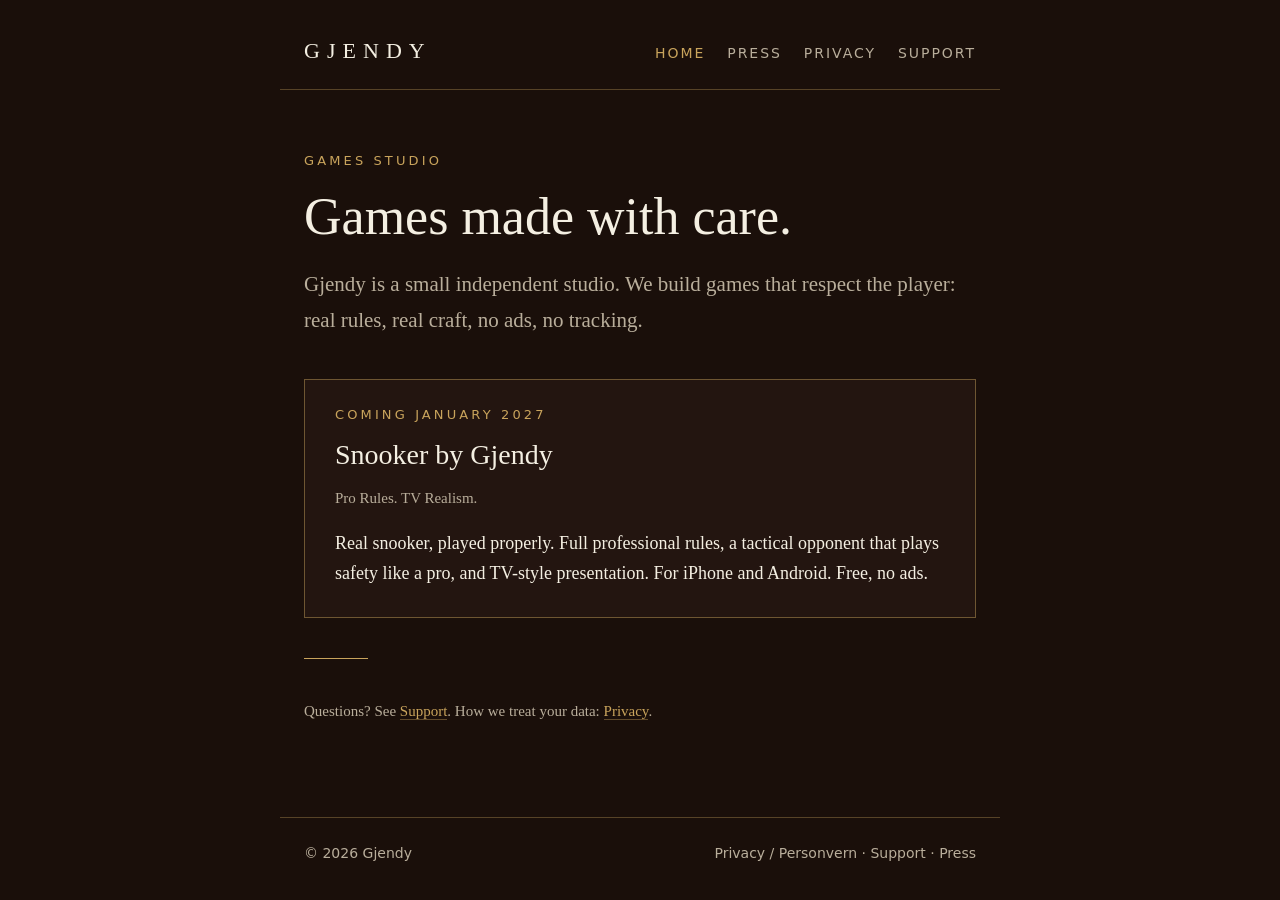
==== index.html @ 3673b207 "Android og planlagt online i personvern, oppdatert forside, press og support Co-Authored-By: Claude " ====
<!doctype html>
<html lang="en">
<head>
<meta charset="utf-8">
<meta name="viewport" content="width=device-width,initial-scale=1">
<title>Gjendy</title>
<meta name="description" content="Gjendy is a games studio. Snooker by Gjendy is coming January 2027.">
<meta name="theme-color" content="#1A0F0A">
<link rel="canonical" href="https://gjendy.com/">
<meta property="og:type" content="website">
<meta property="og:site_name" content="Gjendy">
<meta property="og:title" content="Snooker by Gjendy - coming January 2027">
<meta property="og:description" content="Real snooker, played properly. Full professional rules, a tactical AI and TV-style presentation. Free, no ads.">
<meta property="og:url" content="https://gjendy.com/">
<meta property="og:image" content="https://gjendy.com/og-image.png">
<meta property="og:image:width" content="1200">
<meta property="og:image:height" content="630">
<meta property="og:image:alt" content="Snooker by Gjendy. Pro Rules. TV Realism. Coming January 2027.">
<meta name="twitter:card" content="summary_large_image">
<meta name="twitter:title" content="Snooker by Gjendy - coming January 2027">
<meta name="twitter:description" content="Real snooker, played properly. Free, no ads.">
<meta name="twitter:image" content="https://gjendy.com/og-image.png">
<link rel="icon" href="favicon.svg" type="image/svg+xml">
<link rel="stylesheet" href="style.css">
</head>
<body>
<header>
<a class="brand" href="./">Gjendy</a>
<nav aria-label="Main"><a href="./" aria-current="page">Home</a><a href="press.html">Press</a><a href="privacy.html">Privacy</a><a href="support.html">Support</a></nav>
</header>
<main>
<p class="eyebrow">Games studio</p>
<h1>Games made with care.</h1>
<p class="lead">Gjendy is a small independent studio. We build games that respect the player: real rules, real craft, no ads, no tracking.</p>
<div class="card">
<p class="eyebrow">Coming January 2027</p>
<p class="big">Snooker by Gjendy</p>
<p class="muted" style="margin-top:8px">Pro Rules. TV Realism.</p>
<p style="margin-top:16px">Real snooker, played properly. Full professional rules, a tactical opponent that plays safety like a pro, and TV-style presentation. For iPhone and Android. Free, no ads.</p>
</div>
<hr class="rule">
<p class="muted">Questions? See <a href="support.html">Support</a>. How we treat your data: <a href="privacy.html">Privacy</a>.</p>
</main>
<footer><span>&copy; 2026 Gjendy</span><span><a href="privacy.html">Privacy / Personvern</a> &middot; <a href="support.html">Support</a> &middot; <a href="press.html">Press</a></span></footer>
</body>
</html>
---- style.css ----
:root{--leather:#1A0F0A;--panel:#231510;--brass:#C9A45C;--white:#F4EFE2;--muted:#B9AE9B;--red:#C3141F}
*,*::before,*::after{box-sizing:border-box}
html{-webkit-text-size-adjust:100%}
body{margin:0;background:var(--leather);color:var(--white);font:18px/1.7 Georgia,"Times New Roman",serif;min-height:100vh;display:flex;flex-direction:column}
a{color:var(--brass);text-decoration:none;border-bottom:1px solid rgba(201,164,92,.4)}
a:hover,a:focus-visible{border-bottom-color:var(--brass)}
a:focus-visible{outline:2px solid var(--brass);outline-offset:3px}
header,main,footer{width:100%;max-width:720px;margin:0 auto;padding-left:24px;padding-right:24px}
header{display:flex;justify-content:space-between;align-items:baseline;padding-top:32px;padding-bottom:20px;border-bottom:1px solid rgba(201,164,92,.35)}
.brand{font-size:22px;letter-spacing:.32em;text-transform:uppercase;color:var(--white);border:0}
nav a{margin-left:22px;font:14px/1 system-ui,sans-serif;letter-spacing:.14em;text-transform:uppercase;color:var(--muted);border:0}
nav a:hover,nav a[aria-current]{color:var(--brass)}
main{flex:1;padding-top:64px;padding-bottom:64px}
.eyebrow{font:13px/1 system-ui,sans-serif;letter-spacing:.24em;text-transform:uppercase;color:var(--brass);margin:0 0 20px}
h1{font-weight:400;font-size:clamp(34px,7vw,52px);line-height:1.15;margin:0 0 20px}
h2{font-weight:400;font-size:26px;margin:52px 0 8px;padding-top:24px;border-top:1px solid rgba(201,164,92,.35)}
h3{font:600 14px/1.4 system-ui,sans-serif;letter-spacing:.14em;text-transform:uppercase;color:var(--brass);margin:28px 0 4px}
.lead{font-size:21px;color:var(--muted);margin:0 0 40px}
.rule{width:64px;height:1px;background:var(--brass);border:0;margin:40px 0}
.card{background:var(--panel);border:1px solid rgba(201,164,92,.45);padding:28px 30px;margin:36px 0}
.card .eyebrow{margin-bottom:10px}
.card p{margin:0}
.card .big{font-size:28px}
.muted{color:var(--muted);font-size:15px}
.langs{font:14px/1 system-ui,sans-serif;letter-spacing:.08em;color:var(--muted);margin:0 0 36px}
ul{padding-left:1.2em}
footer{padding-top:24px;padding-bottom:36px;border-top:1px solid rgba(201,164,92,.35);font:14px/1.6 system-ui,sans-serif;color:var(--muted);display:flex;flex-wrap:wrap;justify-content:space-between;gap:8px 24px}
footer a{color:var(--muted);border:0}
footer a:hover{color:var(--brass)}
@media(max-width:520px){body{font-size:17px}nav a{margin-left:0;margin-right:16px}header{flex-direction:column;gap:14px}nav{display:flex;flex-wrap:wrap;gap:8px 0}}
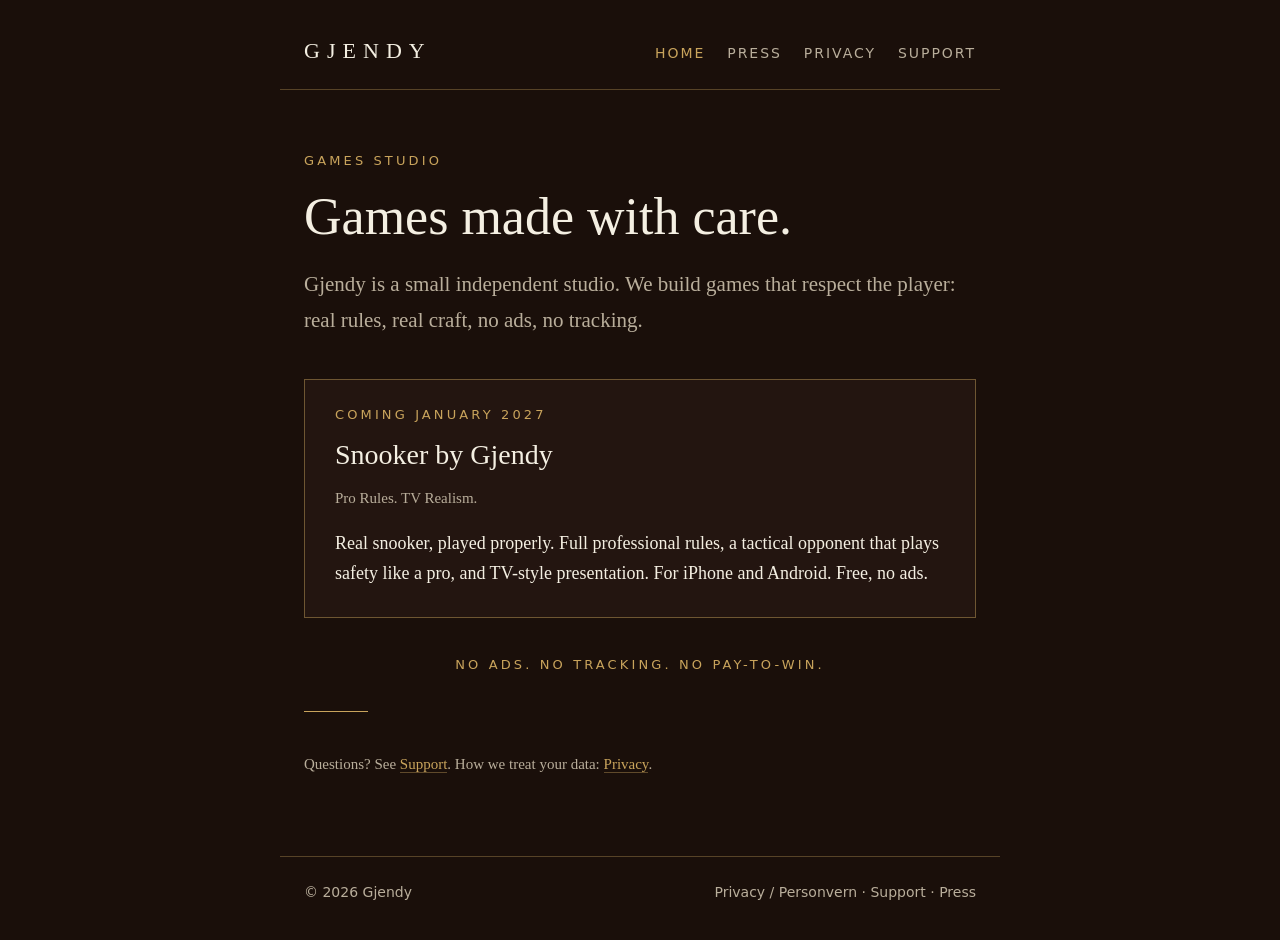
==== commit 5d8249a7: "Gjemo AS som behandlingsansvarlig, oppdatert personvern og support" ====
--- a/index.html
+++ b/index.html
@@ -38,6 +38,7 @@
 <p class="muted" style="margin-top:8px">Pro Rules. TV Realism.</p>
 <p style="margin-top:16px">Real snooker, played properly. Full professional rules, a tactical opponent that plays safety like a pro, and TV-style presentation. For iPhone and Android. Free, no ads.</p>
 </div>
+<p class="eyebrow" style="text-align:center;margin-top:40px">No ads. No tracking. No pay-to-win.</p>
 <hr class="rule">
 <p class="muted">Questions? See <a href="support.html">Support</a>. How we treat your data: <a href="privacy.html">Privacy</a>.</p>
 </main>
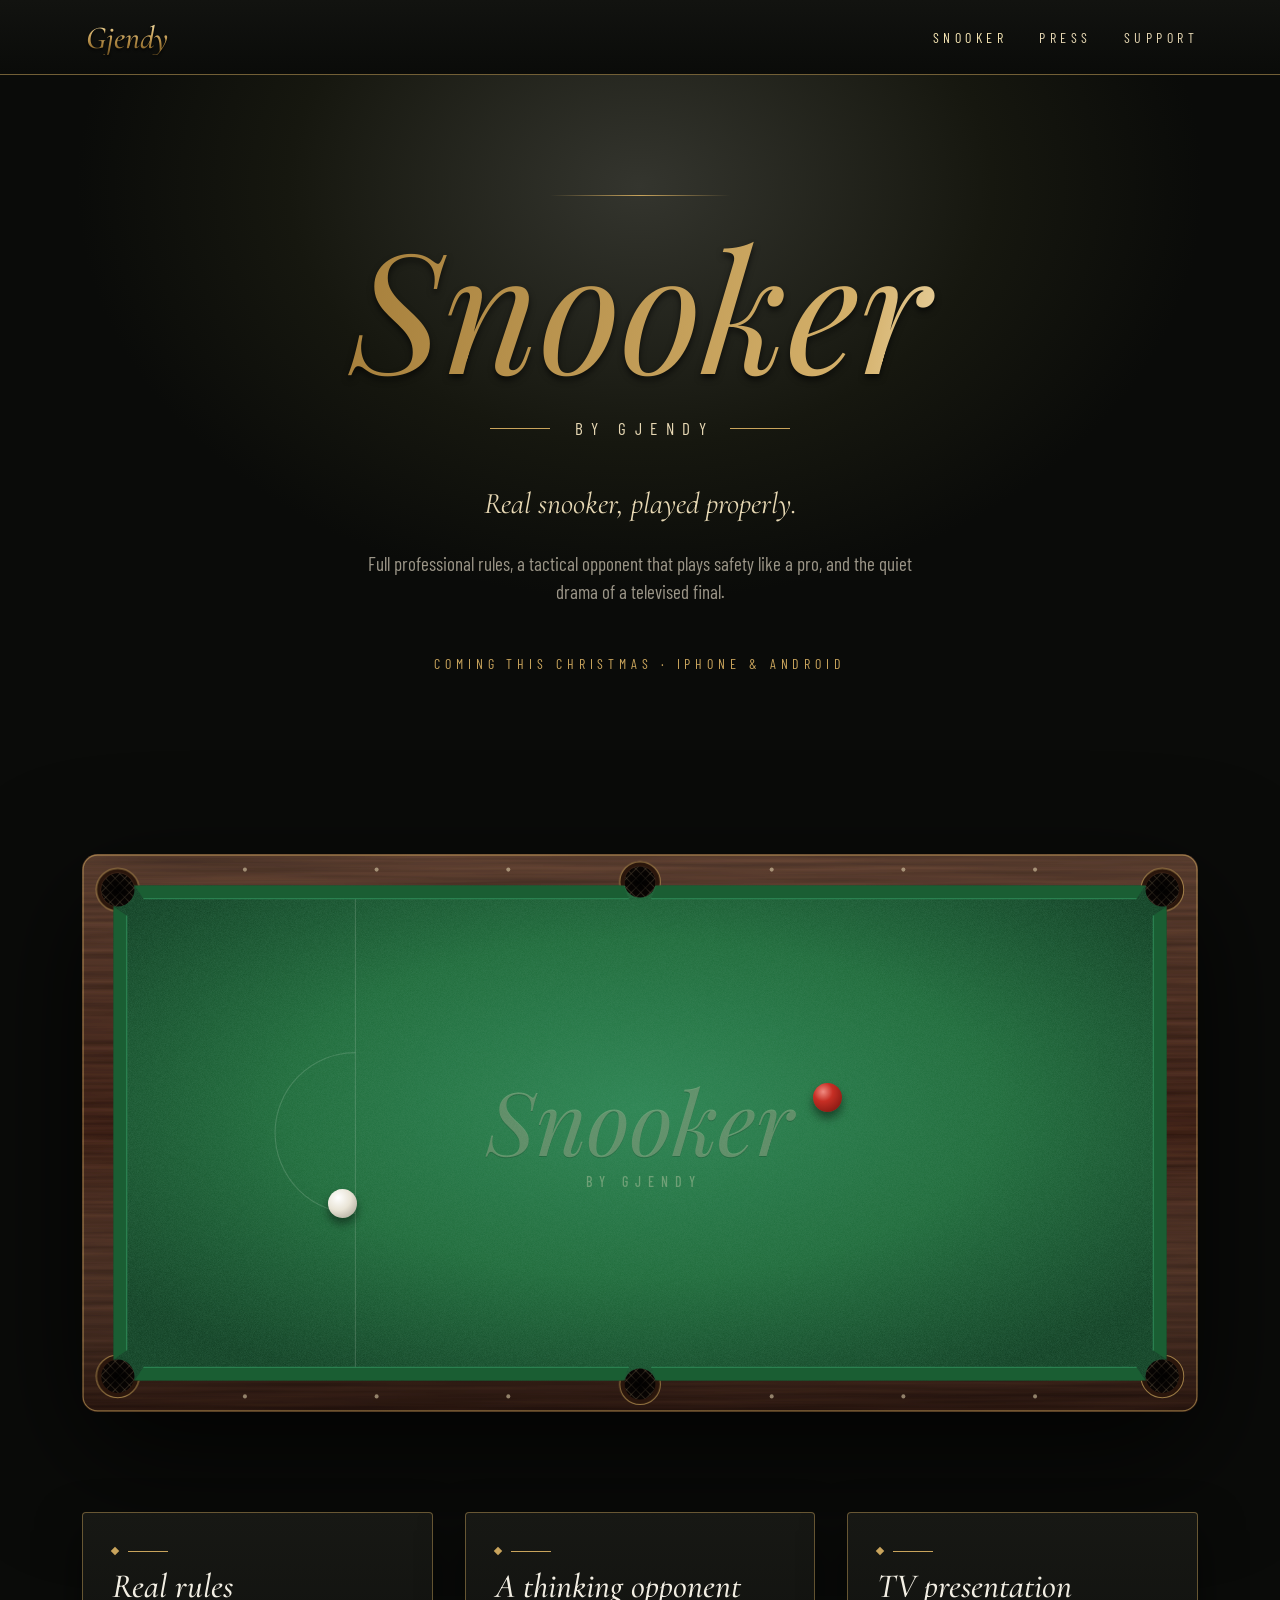
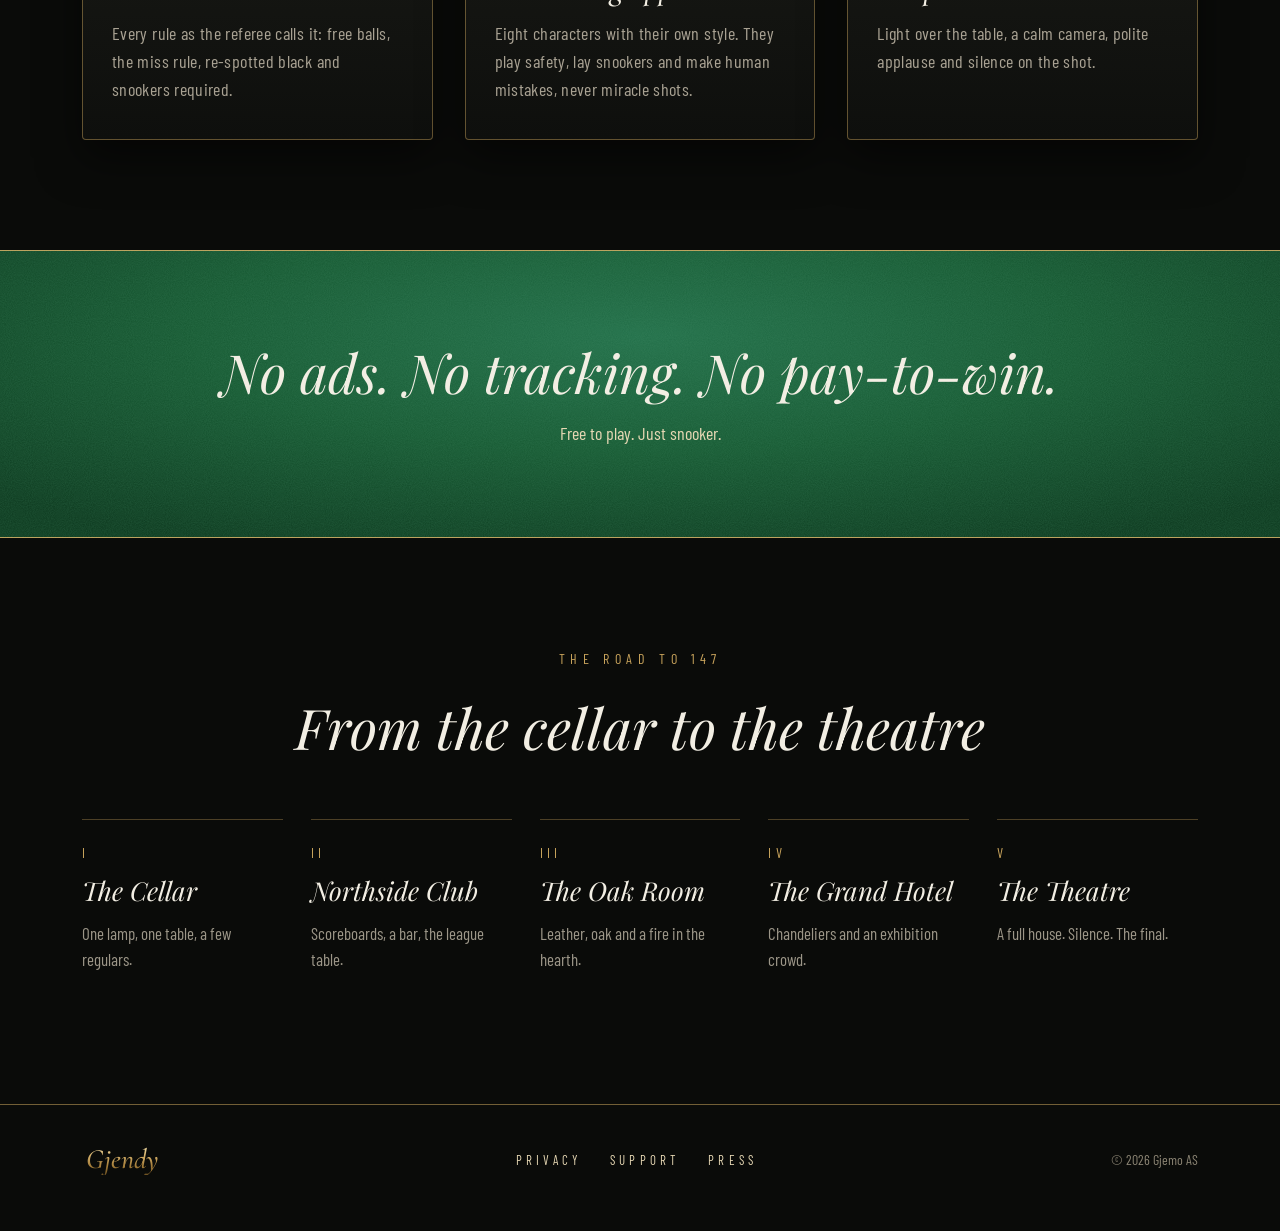
==== commit b1fec8ca: "Nytt design: forside, personvern, support og presse, egne fonter" ====
--- a/index.html
+++ b/index.html
@@ -3,45 +3,111 @@
 <head>
 <meta charset="utf-8">
 <meta name="viewport" content="width=device-width,initial-scale=1">
-<title>Gjendy</title>
-<meta name="description" content="Gjendy is a games studio. Snooker by Gjendy is coming January 2027.">
-<meta name="theme-color" content="#1A0F0A">
+<title>Snooker by Gjendy</title>
+<meta name="description" content="Real snooker, played properly. Full professional rules, a tactical opponent and TV-style presentation. Coming this Christmas to iPhone and Android. Free, no ads.">
+<meta name="theme-color" content="#0A0B09">
 <link rel="canonical" href="https://gjendy.com/">
 <meta property="og:type" content="website">
 <meta property="og:site_name" content="Gjendy">
-<meta property="og:title" content="Snooker by Gjendy - coming January 2027">
+<meta property="og:title" content="Snooker by Gjendy - coming this Christmas">
 <meta property="og:description" content="Real snooker, played properly. Full professional rules, a tactical AI and TV-style presentation. Free, no ads.">
 <meta property="og:url" content="https://gjendy.com/">
 <meta property="og:image" content="https://gjendy.com/og-image.png">
 <meta property="og:image:width" content="1200">
 <meta property="og:image:height" content="630">
-<meta property="og:image:alt" content="Snooker by Gjendy. Pro Rules. TV Realism. Coming January 2027.">
+<meta property="og:image:alt" content="Snooker by Gjendy. Real snooker, played properly. Coming this Christmas.">
 <meta name="twitter:card" content="summary_large_image">
-<meta name="twitter:title" content="Snooker by Gjendy - coming January 2027">
+<meta name="twitter:title" content="Snooker by Gjendy - coming this Christmas">
 <meta name="twitter:description" content="Real snooker, played properly. Free, no ads.">
 <meta name="twitter:image" content="https://gjendy.com/og-image.png">
 <link rel="icon" href="favicon.svg" type="image/svg+xml">
+<link rel="preload" href="fonts/playfair-display-italic-400.woff2" as="font" type="font/woff2" crossorigin>
 <link rel="stylesheet" href="style.css">
+<style>.logo.sheen.rise{animation:sheen 7s ease-in-out infinite,rise 1.2s ease-out both}@media (prefers-reduced-motion:reduce){.logo.sheen.rise{animation:none}}</style>
 </head>
 <body>
-<header>
-<a class="brand" href="./">Gjendy</a>
-<nav aria-label="Main"><a href="./" aria-current="page">Home</a><a href="press.html">Press</a><a href="privacy.html">Privacy</a><a href="support.html">Support</a></nav>
+<div class="topbar">
+<header class="topbar-in">
+<a class="wordmark" href="./">Gjendy</a>
+<nav class="nav" aria-label="Main"><a href="./" aria-current="page">Snooker</a><a href="press.html">Press</a><a href="support.html">Support</a></nav>
 </header>
+</div>
+
 <main>
-<p class="eyebrow">Games studio</p>
-<h1>Games made with care.</h1>
-<p class="lead">Gjendy is a small independent studio. We build games that respect the player: real rules, real craft, no ads, no tracking.</p>
-<div class="card">
-<p class="eyebrow">Coming January 2027</p>
-<p class="big">Snooker by Gjendy</p>
-<p class="muted" style="margin-top:8px">Pro Rules. TV Realism.</p>
-<p style="margin-top:16px">Real snooker, played properly. Full professional rules, a tactical opponent that plays safety like a pro, and TV-style presentation. For iPhone and Android. Free, no ads.</p>
+<section class="hero">
+<div class="hero-glow breathe"></div>
+<div class="mote" style="left:38%;top:70%;animation-delay:0s" aria-hidden="true"></div><div class="mote" style="left:45%;top:80%;animation-delay:1.5s" aria-hidden="true"></div><div class="mote" style="left:52%;top:65%;animation-delay:3s" aria-hidden="true"></div><div class="mote" style="left:58%;top:78%;animation-delay:4.5s" aria-hidden="true"></div><div class="mote" style="left:48%;top:60%;animation-delay:6s" aria-hidden="true"></div><div class="mote" style="left:62%;top:72%;animation-delay:2.2s" aria-hidden="true"></div><div class="mote" style="left:41%;top:85%;animation-delay:7.1s" aria-hidden="true"></div><div class="mote" style="left:55%;top:88%;animation-delay:5.3s" aria-hidden="true"></div>
+<div class="rule-fade"></div>
+<h1 class="logo sheen rise">Snooker</h1>
+<div class="by"><i></i><span>BY GJENDY</span><i></i></div>
+<p class="tag rise d3">Real snooker, played properly.</p>
+<p class="sub rise d5">Full professional rules, a tactical opponent that plays safety like a pro, and the quiet drama of a televised final.</p>
+<div class="coming rise d7"><div>COMING THIS CHRISTMAS &middot; IPHONE &amp; ANDROID</div></div>
+</section>
+
+<section class="stage" aria-label="Snooker table">
+<div class="table">
+<svg viewBox="0 0 1000 500" role="img" aria-label="A snooker table, seen from above">
+<defs>
+<filter id="tw" x="0" y="0" width="100%" height="100%"><feTurbulence type="fractalNoise" baseFrequency="0.004 0.18" numOctaves="3" seed="11"></feTurbulence><feColorMatrix values="0 0 0 0 0.24  0 0 0 0 0.08  0 0 0 0 0.04  0 0 0 0.5 0"></feColorMatrix><feComposite in2="SourceGraphic" operator="in"></feComposite></filter>
+<filter id="tf" x="0" y="0" width="100%" height="100%"><feTurbulence type="fractalNoise" baseFrequency="1.6" numOctaves="2" seed="3"></feTurbulence><feColorMatrix values="0 0 0 0 0.10  0 0 0 0 0.33  0 0 0 0 0.19  0 0 0 0.28 0"></feColorMatrix><feComposite in2="SourceGraphic" operator="in"></feComposite></filter>
+<radialGradient id="tl" cx="50%" cy="45%" r="62%"><stop offset="0" stop-color="#2C8452"></stop><stop offset="0.55" stop-color="#1F6B3A"></stop><stop offset="1" stop-color="#103E22"></stop></radialGradient>
+<linearGradient id="rs" x1="0" y1="0" x2="0" y2="1"><stop offset="0" stop-color="#FFE7C2" stop-opacity="0.14"></stop><stop offset="0.5" stop-color="#FFE7C2" stop-opacity="0"></stop><stop offset="1" stop-color="#000" stop-opacity="0.35"></stop></linearGradient>
+<radialGradient id="ph" cx="50%" cy="50%" r="50%"><stop offset="0" stop-color="#000"></stop><stop offset="0.75" stop-color="#050302"></stop><stop offset="1" stop-color="#1A0E08"></stop></radialGradient>
+<radialGradient id="lea" cx="40%" cy="35%" r="70%"><stop offset="0" stop-color="#4A2A1A"></stop><stop offset="1" stop-color="#1A0B06"></stop></radialGradient>
+<pattern id="net" width="6" height="6" patternUnits="userSpaceOnUse" patternTransform="rotate(45)"><rect width="6" height="6" fill="#0B0604"></rect><path d="M0 0 H6 M0 0 V6" stroke="#8A7558" stroke-width="0.9" opacity="0.75"></path></pattern>
+<radialGradient id="deep" cx="50%" cy="50%" r="50%"><stop offset="0" stop-color="#000" stop-opacity="0.95"></stop><stop offset="0.55" stop-color="#000" stop-opacity="0.55"></stop><stop offset="1" stop-color="#000" stop-opacity="0.1"></stop></radialGradient>
+<mask id="railonly"><rect width="1000" height="500" fill="#fff"></rect><rect x="28" y="28" width="944" height="444" fill="#000"></rect></mask><mask id="railm"><rect width="1000" height="500" fill="#fff"></rect><rect x="28" y="28" width="944" height="444" fill="#000"></rect><circle cx="32" cy="32" r="15" fill="#000"></circle><circle cx="968" cy="32" r="15" fill="#000"></circle><circle cx="32" cy="468" r="15" fill="#000"></circle><circle cx="968" cy="468" r="15" fill="#000"></circle><circle cx="500.0" cy="25" r="14" fill="#000"></circle><circle cx="500.0" cy="475" r="14" fill="#000"></circle></mask></defs>
+<rect x="28" y="28" width="944" height="444" fill="url(#tl)"></rect>
+<rect x="28" y="28" width="944" height="444" fill="#1F6B3A" filter="url(#tf)"></rect>
+<line x1="245" y1="40" x2="245" y2="460" stroke="#E9F2E4" stroke-opacity="0.16" stroke-width="1"></line>
+<path d="M 245 178.0 A 72 72 0 0 0 245 322.0" fill="none" stroke="#E9F2E4" stroke-opacity="0.16" stroke-width="1"></path>
+<circle cx="32" cy="32" r="15" fill="url(#net)"></circle><circle cx="32" cy="32" r="15" fill="url(#deep)"></circle><circle cx="968" cy="32" r="15" fill="url(#net)"></circle><circle cx="968" cy="32" r="15" fill="url(#deep)"></circle><circle cx="32" cy="468" r="15" fill="url(#net)"></circle><circle cx="32" cy="468" r="15" fill="url(#deep)"></circle><circle cx="968" cy="468" r="15" fill="url(#net)"></circle><circle cx="968" cy="468" r="15" fill="url(#deep)"></circle><circle cx="500.0" cy="25" r="14" fill="url(#net)"></circle><circle cx="500.0" cy="25" r="14" fill="url(#deep)"></circle><circle cx="500.0" cy="475" r="14" fill="url(#net)"></circle><circle cx="500.0" cy="475" r="14" fill="url(#deep)"></circle><polygon points="47.0,28.0 485.0,28.0 490.0,40.0 55.0,40.0" fill="#1A5E33"></polygon><polygon points="515.0,28.0 953.0,28.0 945.0,40.0 510.0,40.0" fill="#1A5E33"></polygon><polygon points="47.0,472.0 485.0,472.0 490.0,460.0 55.0,460.0" fill="#1A5E33"></polygon><polygon points="515.0,472.0 953.0,472.0 945.0,460.0 510.0,460.0" fill="#1A5E33"></polygon><polygon points="28.0,47.0 28.0,453.0 40.0,445.0 40.0,55.0" fill="#1A5E33"></polygon><polygon points="972.0,47.0 972.0,453.0 960.0,445.0 960.0,55.0" fill="#1A5E33"></polygon><g stroke="#2E8A57" stroke-width="1.2" opacity="0.8"><line x1="55" y1="40" x2="490.0" y2="40"></line><line x1="510.0" y1="40" x2="945" y2="40"></line><line x1="55" y1="460" x2="490.0" y2="460"></line><line x1="510.0" y1="460" x2="945" y2="460"></line><line x1="40" y1="55" x2="40" y2="445"></line><line x1="960" y1="55" x2="960" y2="445"></line></g><g mask="url(#railm)">
+<rect x="0" y="0" width="1000" height="500" rx="14" fill="#24100A"></rect>
+<rect x="0" y="0" width="1000" height="500" rx="14" fill="#24100A" filter="url(#tw)"></rect>
+<rect x="0" y="0" width="1000" height="500" rx="14" fill="url(#rs)"></rect>
+</g>
+<g mask="url(#railonly)"><circle cx="32" cy="32" r="17" fill="none" stroke="#2A160C" stroke-width="4"></circle><circle cx="32" cy="32" r="19.2" fill="none" stroke="#C9A45C" stroke-width="0.9" opacity="0.7"></circle><circle cx="968" cy="32" r="17" fill="none" stroke="#2A160C" stroke-width="4"></circle><circle cx="968" cy="32" r="19.2" fill="none" stroke="#C9A45C" stroke-width="0.9" opacity="0.7"></circle><circle cx="32" cy="468" r="17" fill="none" stroke="#2A160C" stroke-width="4"></circle><circle cx="32" cy="468" r="19.2" fill="none" stroke="#C9A45C" stroke-width="0.9" opacity="0.7"></circle><circle cx="968" cy="468" r="17" fill="none" stroke="#2A160C" stroke-width="4"></circle><circle cx="968" cy="468" r="19.2" fill="none" stroke="#C9A45C" stroke-width="0.9" opacity="0.7"></circle><circle cx="500.0" cy="25" r="16" fill="none" stroke="#2A160C" stroke-width="4"></circle><circle cx="500.0" cy="25" r="18.2" fill="none" stroke="#C9A45C" stroke-width="0.9" opacity="0.7"></circle><circle cx="500.0" cy="475" r="16" fill="none" stroke="#2A160C" stroke-width="4"></circle><circle cx="500.0" cy="475" r="18.2" fill="none" stroke="#C9A45C" stroke-width="0.9" opacity="0.7"></circle></g>
+<rect x="1" y="1" width="998" height="498" rx="13" fill="none" stroke="#C9A45C" stroke-width="1" opacity="0.6"></rect>
+<circle cx="146.0" cy="14" r="1.8" fill="#E7D8B4" opacity="0.55"></circle><circle cx="146.0" cy="486" r="1.8" fill="#E7D8B4" opacity="0.55"></circle><circle cx="264.0" cy="14" r="1.8" fill="#E7D8B4" opacity="0.55"></circle><circle cx="264.0" cy="486" r="1.8" fill="#E7D8B4" opacity="0.55"></circle><circle cx="382.0" cy="14" r="1.8" fill="#E7D8B4" opacity="0.55"></circle><circle cx="382.0" cy="486" r="1.8" fill="#E7D8B4" opacity="0.55"></circle><circle cx="618.0" cy="14" r="1.8" fill="#E7D8B4" opacity="0.55"></circle><circle cx="618.0" cy="486" r="1.8" fill="#E7D8B4" opacity="0.55"></circle><circle cx="736.0" cy="14" r="1.8" fill="#E7D8B4" opacity="0.55"></circle><circle cx="736.0" cy="486" r="1.8" fill="#E7D8B4" opacity="0.55"></circle><circle cx="854.0" cy="14" r="1.8" fill="#E7D8B4" opacity="0.55"></circle><circle cx="854.0" cy="486" r="1.8" fill="#E7D8B4" opacity="0.55"></circle></svg>
+<div class="table-label" aria-hidden="true"><div class="t1">Snooker</div><div class="t2">BY GJENDY</div></div>
+<div class="redball" aria-hidden="true"></div><div class="cueball" aria-hidden="true"></div>
 </div>
-<p class="eyebrow" style="text-align:center;margin-top:40px">No ads. No tracking. No pay-to-win.</p>
-<hr class="rule">
-<p class="muted">Questions? See <a href="support.html">Support</a>. How we treat your data: <a href="privacy.html">Privacy</a>.</p>
+</section>
+
+<section class="cards" aria-label="What makes it different">
+<div class="card"><div class="pip"><i></i><b></b></div><h2>Real rules</h2><p>Every rule as the referee calls it: free balls, the miss rule, re-spotted black and snookers required.</p></div>
+<div class="card"><div class="pip"><i></i><b></b></div><h2>A thinking opponent</h2><p>Eight characters with their own style. They play safety, lay snookers and make human mistakes, never miracle shots.</p></div>
+<div class="card"><div class="pip"><i></i><b></b></div><h2>TV presentation</h2><p>Light over the table, a calm camera, polite applause and silence on the shot.</p></div>
+</section>
+
+<section class="felt">
+<svg aria-hidden="true" focusable="false"><filter id="fw"><feTurbulence type="fractalNoise" baseFrequency="0.95" numOctaves="2" stitchTiles="stitch"></feTurbulence><feColorMatrix values="0 0 0 0 0.10  0 0 0 0 0.36  0 0 0 0 0.20  0 0 0 0.45 0"></feColorMatrix></filter><rect width="100%" height="100%" filter="url(#fw)"></rect></svg>
+<p class="big">No ads. No tracking. No pay-to-win.</p>
+<p class="small">Free to play. Just snooker.</p>
+</section>
+
+<section class="rooms">
+<div class="rooms-head">
+<p class="eyebrow">THE ROAD TO 147</p>
+<h2>From the cellar to the theatre</h2>
+</div>
+<ol class="room-list">
+<li><span class="n">I</span><span class="name">The Cellar</span><span class="desc">One lamp, one table, a few regulars.</span></li>
+<li><span class="n">II</span><span class="name">Northside Club</span><span class="desc">Scoreboards, a bar, the league table.</span></li>
+<li><span class="n">III</span><span class="name">The Oak Room</span><span class="desc">Leather, oak and a fire in the hearth.</span></li>
+<li><span class="n">IV</span><span class="name">The Grand Hotel</span><span class="desc">Chandeliers and an exhibition crowd.</span></li>
+<li><span class="n">V</span><span class="name">The Theatre</span><span class="desc">A full house. Silence. The final.</span></li>
+</ol>
+</section>
 </main>
-<footer><span>&copy; 2026 Gjendy</span><span><a href="privacy.html">Privacy / Personvern</a> &middot; <a href="support.html">Support</a> &middot; <a href="press.html">Press</a></span></footer>
+
+<div class="botbar">
+<footer class="botbar-in">
+<span class="wordmark">Gjendy</span>
+<nav class="nav" aria-label="Footer"><a href="privacy.html">Privacy</a><a href="support.html">Support</a><a href="press.html">Press</a></nav>
+<small>&copy; 2026 Gjemo AS</small>
+</footer>
+</div>
 </body>
 </html>
--- a/style.css
+++ b/style.css
@@ -1,30 +1,137 @@
-:root{--leather:#1A0F0A;--panel:#231510;--brass:#C9A45C;--white:#F4EFE2;--muted:#B9AE9B;--red:#C3141F}
+/* Fonts are self-hosted (see fonts/README.txt): no request leaves gjendy.com. */
+@font-face{font-family:'Barlow Condensed';font-style:normal;font-weight:400;font-display:swap;src:url(fonts/barlow-condensed-400.woff2) format('woff2')}
+@font-face{font-family:'Barlow Condensed';font-style:normal;font-weight:500;font-display:swap;src:url(fonts/barlow-condensed-500.woff2) format('woff2')}
+@font-face{font-family:'Cormorant Garamond';font-style:italic;font-weight:400 500;font-display:swap;src:url(fonts/cormorant-garamond-italic.woff2) format('woff2')}
+@font-face{font-family:'Playfair Display';font-style:italic;font-weight:400;font-display:swap;src:url(fonts/playfair-display-italic-400.woff2) format('woff2')}
+
+:root{--ink:#0A0B09;--ink2:#121310;--text:#F2EEE3;--soft:#E7D8B4;--muted:#9C9688;--brass:#C9A45C;--brass-hi:#F6E6B4}
 *,*::before,*::after{box-sizing:border-box}
 html{-webkit-text-size-adjust:100%}
-body{margin:0;background:var(--leather);color:var(--white);font:18px/1.7 Georgia,"Times New Roman",serif;min-height:100vh;display:flex;flex-direction:column}
-a{color:var(--brass);text-decoration:none;border-bottom:1px solid rgba(201,164,92,.4)}
-a:hover,a:focus-visible{border-bottom-color:var(--brass)}
+body{margin:0;background:var(--ink);color:var(--text);font-family:'Barlow Condensed',system-ui,sans-serif;font-size:19px;line-height:1.55;min-height:100vh;display:flex;flex-direction:column}
+a{color:var(--soft);text-decoration:none}
+a:hover{color:var(--brass-hi)}
 a:focus-visible{outline:2px solid var(--brass);outline-offset:3px}
-header,main,footer{width:100%;max-width:720px;margin:0 auto;padding-left:24px;padding-right:24px}
-header{display:flex;justify-content:space-between;align-items:baseline;padding-top:32px;padding-bottom:20px;border-bottom:1px solid rgba(201,164,92,.35)}
-.brand{font-size:22px;letter-spacing:.32em;text-transform:uppercase;color:var(--white);border:0}
-nav a{margin-left:22px;font:14px/1 system-ui,sans-serif;letter-spacing:.14em;text-transform:uppercase;color:var(--muted);border:0}
-nav a:hover,nav a[aria-current]{color:var(--brass)}
-main{flex:1;padding-top:64px;padding-bottom:64px}
-.eyebrow{font:13px/1 system-ui,sans-serif;letter-spacing:.24em;text-transform:uppercase;color:var(--brass);margin:0 0 20px}
-h1{font-weight:400;font-size:clamp(34px,7vw,52px);line-height:1.15;margin:0 0 20px}
-h2{font-weight:400;font-size:26px;margin:52px 0 8px;padding-top:24px;border-top:1px solid rgba(201,164,92,.35)}
-h3{font:600 14px/1.4 system-ui,sans-serif;letter-spacing:.14em;text-transform:uppercase;color:var(--brass);margin:28px 0 4px}
-.lead{font-size:21px;color:var(--muted);margin:0 0 40px}
-.rule{width:64px;height:1px;background:var(--brass);border:0;margin:40px 0}
-.card{background:var(--panel);border:1px solid rgba(201,164,92,.45);padding:28px 30px;margin:36px 0}
-.card .eyebrow{margin-bottom:10px}
-.card p{margin:0}
-.card .big{font-size:28px}
-.muted{color:var(--muted);font-size:15px}
-.langs{font:14px/1 system-ui,sans-serif;letter-spacing:.08em;color:var(--muted);margin:0 0 36px}
-ul{padding-left:1.2em}
-footer{padding-top:24px;padding-bottom:36px;border-top:1px solid rgba(201,164,92,.35);font:14px/1.6 system-ui,sans-serif;color:var(--muted);display:flex;flex-wrap:wrap;justify-content:space-between;gap:8px 24px}
-footer a{color:var(--muted);border:0}
-footer a:hover{color:var(--brass)}
-@media(max-width:520px){body{font-size:17px}nav a{margin-left:0;margin-right:16px}header{flex-direction:column;gap:14px}nav{display:flex;flex-wrap:wrap;gap:8px 0}}
+main{flex:1}
+img,svg{max-width:100%}
+
+/* Brass wordmark and rules */
+.wordmark{font-family:'Cormorant Garamond',serif;font-style:italic;font-weight:500;line-height:1.1;padding:0 4px;background:linear-gradient(180deg,#F6E6B4 0%,#D4B06A 38%,#A57E3A 70%,#6E5222 100%);-webkit-background-clip:text;background-clip:text;color:transparent;filter:drop-shadow(0 2px 1px rgba(0,0,0,.7))}
+.topbar{position:relative;background:linear-gradient(180deg,var(--ink2),var(--ink));box-shadow:inset 0 -1px 0 rgba(201,164,92,.55)}
+.topbar-in{max-width:1180px;margin:0 auto;padding:20px 32px;display:flex;align-items:center;justify-content:space-between;gap:12px 24px;flex-wrap:wrap}
+.topbar .wordmark{font-size:32px}
+.nav{display:flex;gap:32px;font-size:14px;letter-spacing:.32em;text-transform:uppercase}
+.nav a[aria-current]{color:var(--brass-hi)}
+.botbar{background:var(--ink);box-shadow:inset 0 1px 0 rgba(201,164,92,.55);margin-top:auto}
+.botbar-in{max-width:1180px;margin:0 auto;padding:40px 32px 56px;display:flex;flex-wrap:wrap;gap:24px;align-items:center;justify-content:space-between}
+.botbar .wordmark{font-size:28px;filter:none}
+.botbar .nav{gap:28px;font-size:13px}
+.botbar small{font-size:14px;color:#8C8574}
+
+/* Home: hero */
+.hero{position:relative;overflow:hidden;background:var(--ink);padding:120px 32px 140px;display:flex;flex-direction:column;align-items:center;gap:22px;text-align:center}
+.hero-glow{position:absolute;inset:0;background:radial-gradient(ellipse 55% 70% at 50% 15%,#34352E 0%,#16170F 50%,transparent 80%)}
+.hero>*{position:relative}
+.hero>.hero-glow,.hero>.mote{position:absolute}
+.rule-fade{width:180px;height:1px;background:linear-gradient(90deg,transparent,var(--brass),transparent)}
+.logo{margin:0;font-family:'Playfair Display',serif;font-style:italic;font-weight:400;font-size:clamp(72px,13vw,168px);line-height:1.05;padding:0 12px;background:linear-gradient(100deg,#A57E3A 0%,#D4B06A 35%,#FFF6DA 48%,#D4B06A 60%,#A57E3A 100%);-webkit-background-clip:text;background-clip:text;color:transparent;filter:drop-shadow(0 4px 3px rgba(0,0,0,.6))}
+.by{display:flex;align-items:center;gap:16px}
+.by i{display:block;width:60px;height:1px;background:var(--brass)}
+.by span{font-size:17px;letter-spacing:.5em;padding-left:.5em;color:var(--soft)}
+.tag{margin:18px 0 0;font-family:'Cormorant Garamond',serif;font-style:italic;font-size:30px;color:var(--soft)}
+.sub{margin:0;font-size:19px;color:var(--muted);max-width:560px;line-height:1.5}
+.coming{margin-top:24px;display:flex;flex-direction:column;align-items:center;gap:10px}
+.coming div{font-size:14px;letter-spacing:.35em;color:var(--brass)}
+
+/* Animations (all off under prefers-reduced-motion) */
+@keyframes sheen{0%{background-position:150% 0}55%{background-position:-50% 0}100%{background-position:-50% 0}}
+@keyframes breathe{0%,100%{opacity:.75}50%{opacity:1}}
+@keyframes dust{0%{transform:translate(0,0);opacity:0}15%{opacity:.7}100%{transform:translate(30px,-220px);opacity:0}}
+@keyframes rise{from{opacity:0;transform:translateY(18px)}to{opacity:1;transform:none}}
+@keyframes cue{0%,12%{left:22%;top:60%}30%{left:62.5%;top:43.5%}100%{left:62.5%;top:43.5%}}
+@keyframes red{0%,28%{left:65.5%;top:41%;opacity:1;transform:scale(1)}52%{left:95.4%;top:4.2%;opacity:1;transform:scale(.95)}58%,100%{left:95.4%;top:4.2%;opacity:0;transform:scale(.5)}}
+.sheen{background-size:250% 100%!important;animation:sheen 7s ease-in-out infinite}
+.breathe{animation:breathe 6s ease-in-out infinite}
+.mote{position:absolute;width:3px;height:3px;border-radius:50%;background:var(--brass-hi);filter:blur(.5px);opacity:0;animation:dust 9s linear infinite}
+.rise{animation:rise 1.2s ease-out both}
+.d3{animation-delay:.3s}.d5{animation-delay:.5s}.d7{animation-delay:.7s}
+.card{transition:transform .5s ease,box-shadow .5s ease}
+.card:hover{transform:translateY(-6px)}
+.cueball,.redball{position:absolute;left:22%;top:60%;width:2.6%;aspect-ratio:1;border-radius:50%;box-shadow:0 6px 10px rgba(0,0,0,.45)}
+.cueball{background:radial-gradient(circle at 35% 30%,#fff,#E9E4D6 45%,#9E988A);animation:cue 8s cubic-bezier(.2,.6,.3,1) infinite}
+.redball{left:65.5%;top:41%;background:radial-gradient(circle at 35% 30%,#F08A80,#C62E24 35%,#6E120C);animation:red 8s cubic-bezier(.2,.6,.3,1) infinite}
+@media (prefers-reduced-motion:reduce){.sheen,.breathe,.mote,.rise,.cueball,.redball,.card{animation:none!important;transition:none!important}.card:hover{transform:none}}
+
+/* Home: table */
+.stage{max-width:1180px;margin:0 auto;padding:40px 32px 100px}
+.table{position:relative;filter:drop-shadow(0 40px 60px rgba(0,0,0,.75))}
+.table svg{display:block;width:100%;height:auto}
+.table-label{position:absolute;inset:0;display:flex;flex-direction:column;align-items:center;justify-content:center;gap:4px;pointer-events:none}
+.table-label .t1{font-family:'Playfair Display',serif;font-style:italic;font-size:clamp(36px,7vw,88px);line-height:1.05;color:rgba(236,226,196,.30);text-shadow:0 1px 0 rgba(0,0,0,.15)}
+.table-label .t2{font-weight:500;font-size:clamp(9px,1.2vw,14px);letter-spacing:.5em;padding-left:.5em;color:rgba(236,226,196,.34)}
+
+/* Home: strengths */
+.cards{max-width:1180px;margin:0 auto;padding:0 32px 110px;display:flex;flex-wrap:wrap;gap:32px}
+.card{position:relative;flex:1 1 260px;display:flex;flex-direction:column;gap:14px;padding:36px 30px;border-radius:4px;background:linear-gradient(180deg,#171814 0%,#0E0F0D 100%);box-shadow:inset 0 0 0 1px rgba(201,164,92,.45),0 18px 44px rgba(0,0,0,.5)}
+.pip{display:flex;align-items:center;gap:10px}
+.pip i{display:block;width:6px;height:6px;transform:rotate(45deg);background:var(--brass)}
+.pip b{display:block;width:40px;height:1px;background:var(--brass)}
+.card h2{margin:0;font-family:'Cormorant Garamond',serif;font-style:italic;font-weight:500;font-size:34px;line-height:1.1;color:var(--text)}
+.card p{margin:0;font-size:18px;letter-spacing:.02em;line-height:1.55;color:#A9A293}
+
+/* Home: felt band */
+.felt{position:relative;overflow:hidden;background:radial-gradient(ellipse 70% 80% at 50% 30%,#23704A 0%,#175A33 50%,#0D3A1F 100%);padding:90px 32px;text-align:center;box-shadow:inset 0 1px 0 var(--brass),inset 0 -1px 0 var(--brass)}
+.felt svg{position:absolute;left:0;top:0;width:100%;height:100%;opacity:.5}
+.felt p{position:relative;margin:0}
+.felt .big{font-family:'Playfair Display',serif;font-style:italic;font-size:clamp(34px,5vw,54px);line-height:1.2;color:var(--text)}
+.felt .small{margin-top:16px;font-size:18px;color:var(--soft)}
+
+/* Home: rooms */
+.rooms{max-width:1180px;margin:0 auto;padding:110px 32px}
+.rooms-head{display:flex;flex-direction:column;align-items:center;gap:14px;margin-bottom:48px;text-align:center}
+.eyebrow{font-size:14px;letter-spacing:.4em;color:var(--brass);text-transform:uppercase;margin:0}
+.rooms h2{margin:0;font-family:'Playfair Display',serif;font-style:italic;font-weight:400;font-size:clamp(36px,5vw,56px);color:var(--text)}
+.room-list{display:flex;flex-wrap:wrap;gap:28px;list-style:none;margin:0;padding:0}
+.room-list li{flex:1 1 200px;display:flex;flex-direction:column;gap:8px;padding:22px 0;border-top:1px solid rgba(201,164,92,.35)}
+.room-list .n{font-size:14px;letter-spacing:.3em;color:var(--brass)}
+.room-list .name{font-family:'Playfair Display',serif;font-style:italic;font-size:26px;color:var(--text)}
+.room-list .desc{font-size:17px;color:var(--muted)}
+
+/* Text pages (press, support, privacy) */
+.page{max-width:760px;margin:0 auto;padding:80px 32px 110px}
+.page .eyebrow{margin-bottom:18px}
+.page h1{margin:0 0 16px;font-family:'Playfair Display',serif;font-style:italic;font-weight:400;font-size:clamp(38px,6vw,60px);line-height:1.1;color:var(--text)}
+.page .lead{font-family:'Cormorant Garamond',serif;font-style:italic;font-size:28px;line-height:1.35;color:var(--soft);margin:0 0 40px}
+.page h2{margin:56px 0 10px;padding-top:26px;border-top:1px solid rgba(201,164,92,.35);font-family:'Cormorant Garamond',serif;font-style:italic;font-weight:500;font-size:34px;line-height:1.15;color:var(--text)}
+.page h3{margin:30px 0 4px;font-weight:500;font-size:15px;letter-spacing:.28em;text-transform:uppercase;color:var(--brass)}
+.page p,.page li{font-size:20px;line-height:1.6;color:#D9D4C6}
+.page p{margin:0 0 14px}
+.page ul{padding-left:1.2em;margin:0 0 14px}
+.page li{margin-bottom:6px}
+.page a{border-bottom:1px solid rgba(201,164,92,.45)}
+.page a:hover{border-bottom-color:var(--brass-hi)}
+.page .muted{color:var(--muted);font-size:18px}
+.langs{font-size:15px;letter-spacing:.28em;text-transform:uppercase;color:var(--muted);margin:0 0 36px}
+.langs a{border:0}
+.panel{position:relative;padding:30px 32px;margin:34px 0;border-radius:4px;background:linear-gradient(180deg,#171814 0%,#0E0F0D 100%);box-shadow:inset 0 0 0 1px rgba(201,164,92,.45),0 18px 44px rgba(0,0,0,.5)}
+.panel p{margin:0}
+.panel .big{font-family:'Cormorant Garamond',serif;font-style:italic;font-weight:500;font-size:32px;line-height:1.2;color:var(--text)}
+
+@media(max-width:640px){
+  .topbar-in{padding:16px 20px}
+  .topbar .wordmark{font-size:28px}
+  .nav{gap:18px;font-size:12px;letter-spacing:.26em}
+  .botbar-in{padding:32px 20px 44px}
+  .botbar .nav{gap:18px;font-size:12px;letter-spacing:.26em}
+  .hero{padding:80px 20px 96px}
+  .by span{font-size:13px;letter-spacing:.4em}
+  .by i{width:30px}
+  .tag{font-size:26px}
+  .stage{padding:24px 12px 64px}
+  .cards{padding:0 20px 72px;gap:20px}
+  .card{padding:28px 24px}
+  .felt{padding:64px 20px}
+  .rooms{padding:72px 20px}
+  .page{padding:56px 20px 80px}
+  .page p,.page li{font-size:19px}
+  .panel{padding:24px 22px}
+}
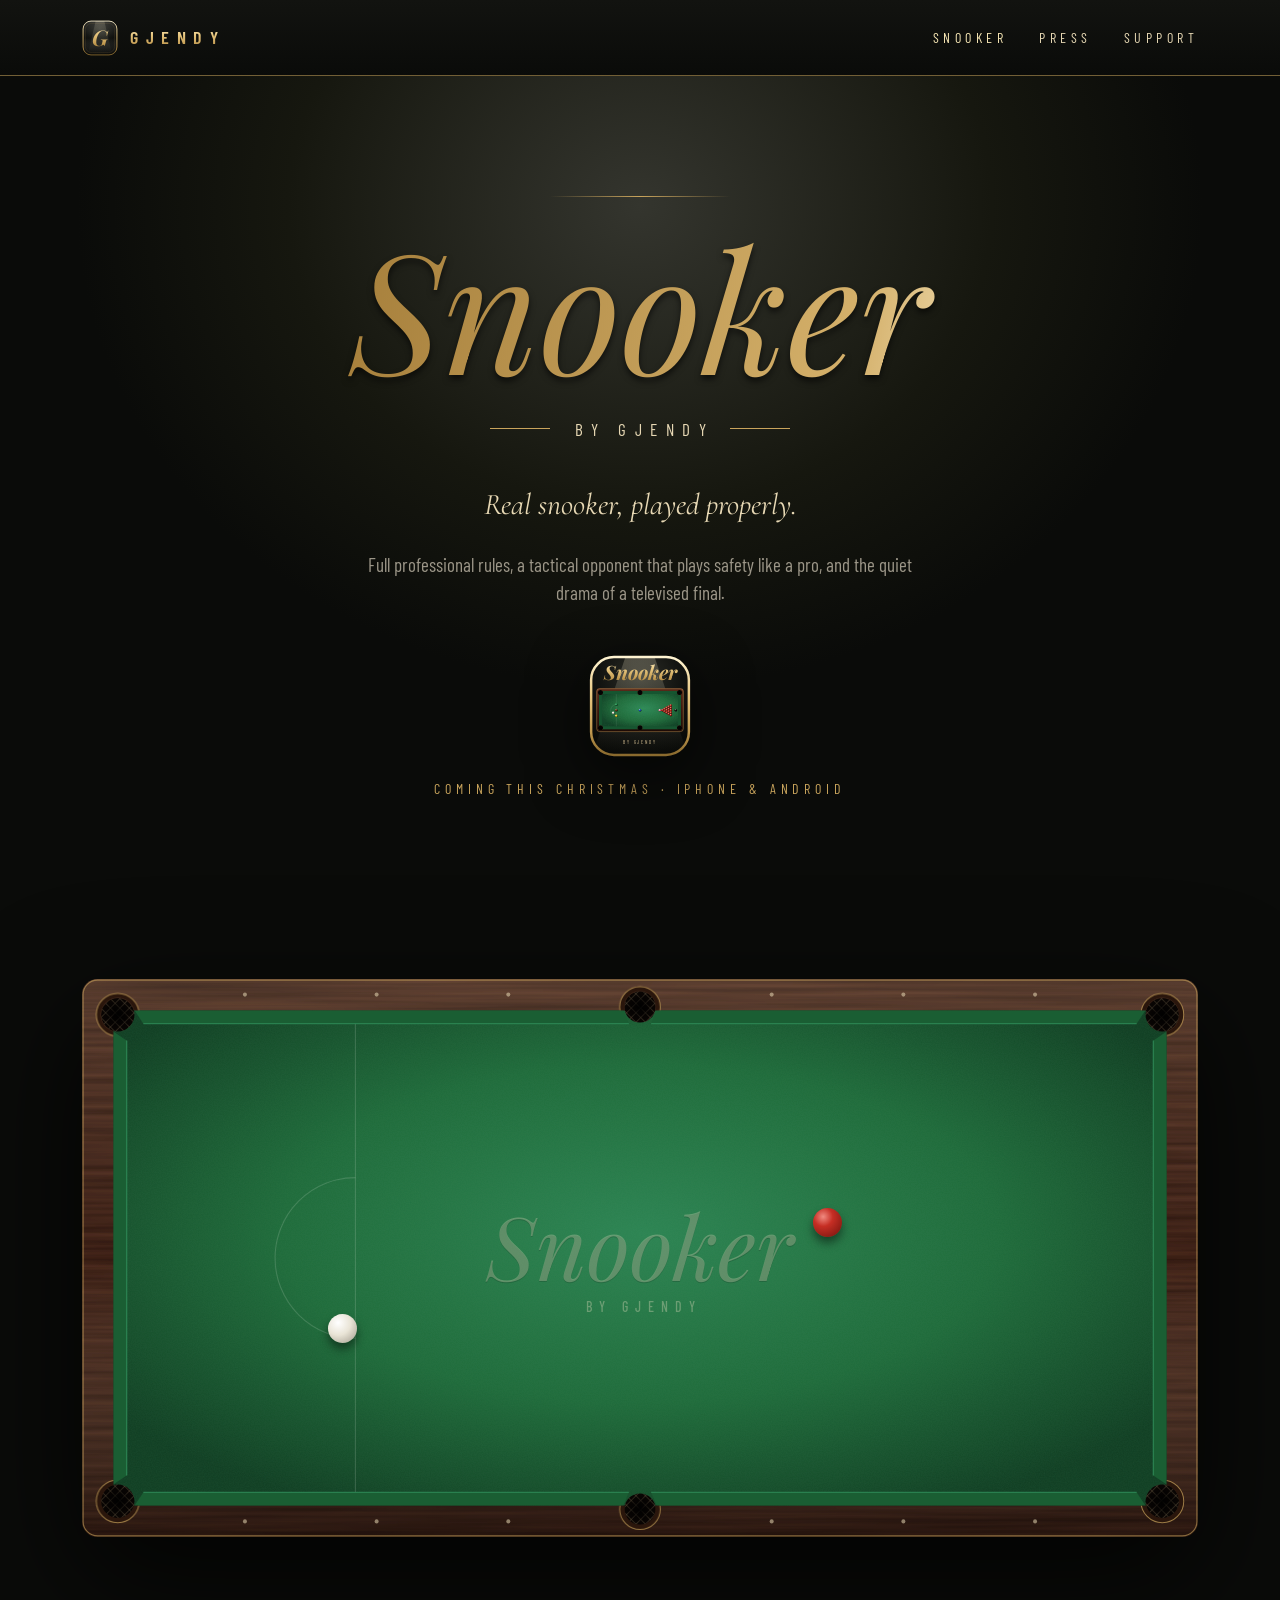
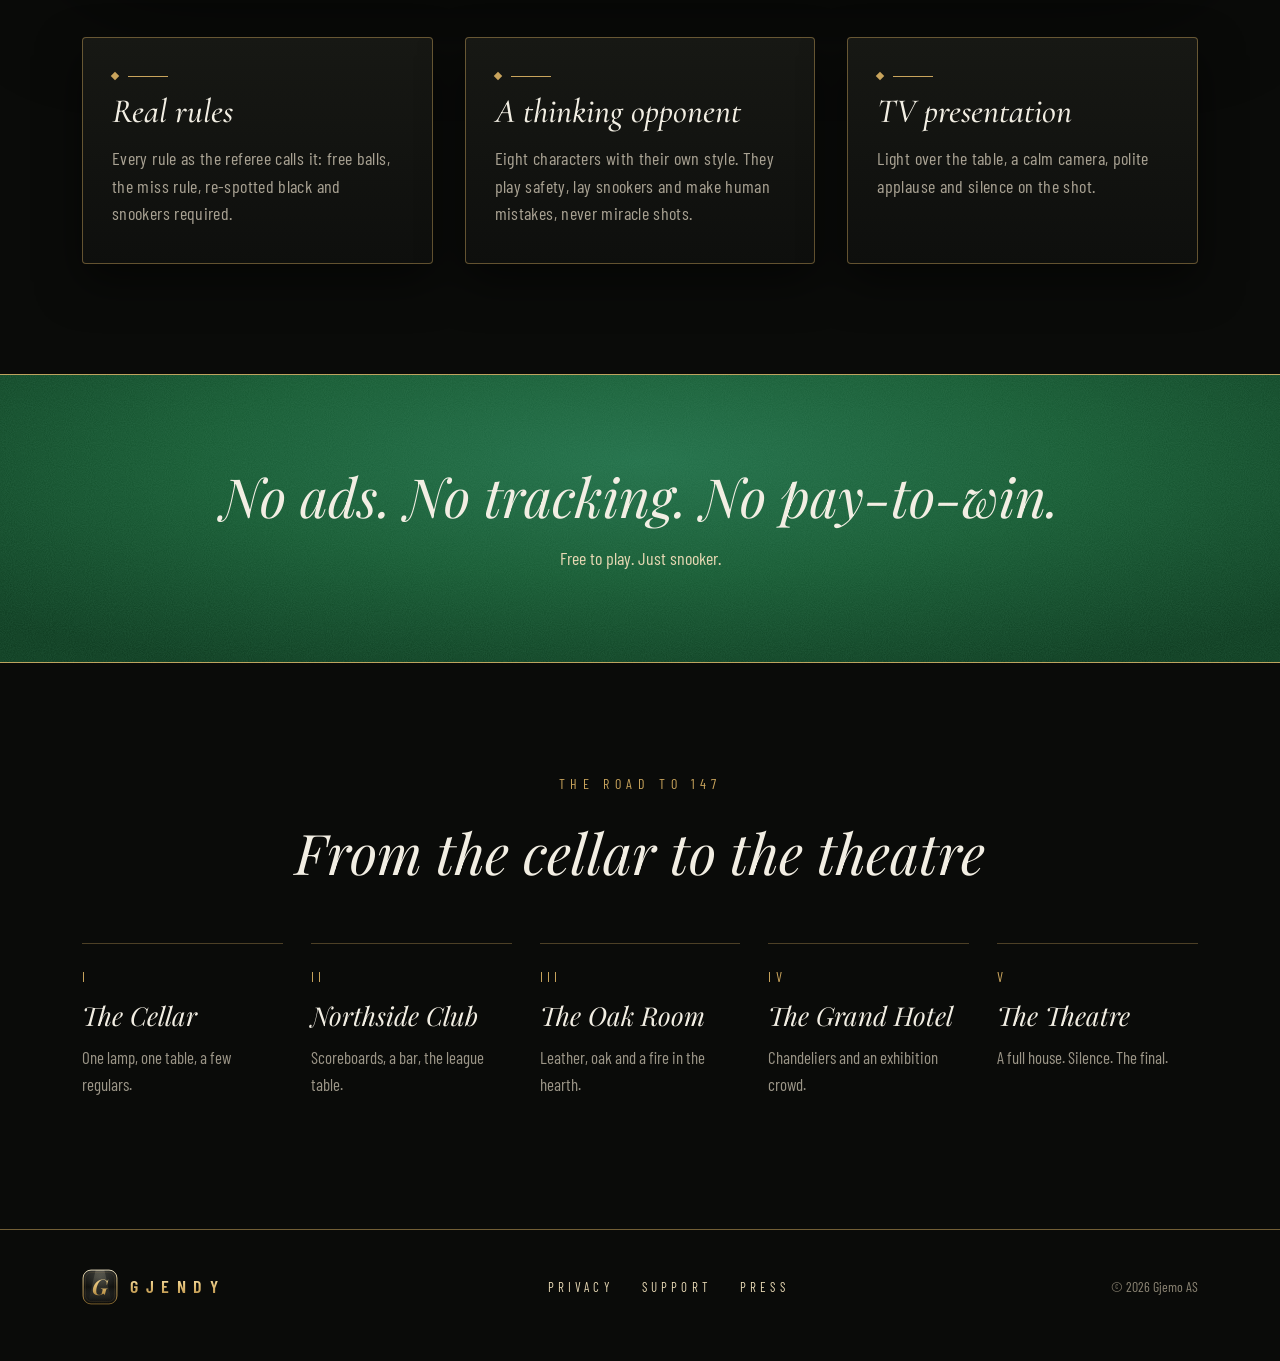
==== commit cc18d363: "G-merke og app-ikon, jevnere duk, nytt delingsbilde" ====
--- a/index.html
+++ b/index.html
@@ -26,9 +26,10 @@
 <style>.logo.sheen.rise{animation:sheen 7s ease-in-out infinite,rise 1.2s ease-out both}@media (prefers-reduced-motion:reduce){.logo.sheen.rise{animation:none}}</style>
 </head>
 <body>
+<svg class="sprite" aria-hidden="true" focusable="false"><symbol id="gmark" viewBox="0 0 100 100"><defs><linearGradient id="mkg" x1="0" y1="0" x2="0" y2="1"><stop offset="0" stop-color="#FFF4D2"/><stop offset="0.4" stop-color="#E8C77F"/><stop offset="0.75" stop-color="#C29A50"/><stop offset="1" stop-color="#8A6A2E"/></linearGradient><radialGradient id="mksq" cx="50%" cy="22%" r="85%"><stop offset="0" stop-color="#2E2F29"/><stop offset="0.5" stop-color="#121310"/><stop offset="1" stop-color="#070806"/></radialGradient><linearGradient id="mkcone" x1="0" y1="0" x2="0" y2="1"><stop offset="0" stop-color="#FFF4D2" stop-opacity="0.16"/><stop offset="1" stop-color="#FFF4D2" stop-opacity="0"/></linearGradient><linearGradient id="mkbev" x1="0" y1="0" x2="0" y2="1"><stop offset="0" stop-color="#fff" stop-opacity="0.10"/><stop offset="0.5" stop-color="#fff" stop-opacity="0"/><stop offset="1" stop-color="#000" stop-opacity="0.25"/></linearGradient><clipPath id="mkcl"><rect x="3" y="3" width="94" height="94" rx="22"/></clipPath></defs><rect x="3" y="3" width="94" height="94" rx="22" fill="url(#mksq)"/><g clip-path="url(#mkcl)"><polygon points="38,3 62,3 84,97 16,97" fill="url(#mkcone)"/><rect x="3" y="3" width="94" height="94" fill="url(#mkbev)"/></g><rect x="3" y="3" width="94" height="94" rx="22" fill="none" stroke="url(#mkg)" stroke-width="2.4"/><rect x="9.5" y="9.5" width="81" height="81" rx="16.5" fill="none" stroke="#C9A45C" stroke-width="0.6" opacity="0.55"/><text x="50" y="71" text-anchor="middle" font-family="Playfair Display, Georgia, serif" font-style="italic" font-weight="700" font-size="60" fill="url(#mkg)">G</text></symbol></svg>
 <div class="topbar">
 <header class="topbar-in">
-<a class="wordmark" href="./">Gjendy</a>
+<a class="brand" href="./" aria-label="Gjendy"><svg width="36" height="36" aria-hidden="true"><use href="#gmark"/></svg><span>GJENDY</span></a>
 <nav class="nav" aria-label="Main"><a href="./" aria-current="page">Snooker</a><a href="press.html">Press</a><a href="support.html">Support</a></nav>
 </header>
 </div>
@@ -42,7 +43,16 @@
 <div class="by"><i></i><span>BY GJENDY</span><i></i></div>
 <p class="tag rise d3">Real snooker, played properly.</p>
 <p class="sub rise d5">Full professional rules, a tactical opponent that plays safety like a pro, and the quiet drama of a televised final.</p>
-<div class="coming rise d7"><div>COMING THIS CHRISTMAS &middot; IPHONE &amp; ANDROID</div></div>
+<div class="coming rise d7">
+<div class="appicon"><svg viewBox="0 0 100 100" role="img" aria-label="Snooker by Gjendy app icon"><defs><linearGradient id="herogX2a" x1="0" y1="0" x2="0" y2="1"><stop offset="0" stop-color="#FFF4D2"></stop><stop offset="0.4" stop-color="#E8C77F"></stop><stop offset="0.75" stop-color="#C29A50"></stop><stop offset="1" stop-color="#8A6A2E"></stop></linearGradient><radialGradient id="herosqX2a" cx="50%" cy="22%" r="85%"><stop offset="0" stop-color="#2E2F29"></stop><stop offset="0.5" stop-color="#121310"></stop><stop offset="1" stop-color="#070806"></stop></radialGradient>
+<radialGradient id="heroftX2a" cx="55%" cy="45%" r="62%"><stop offset="0" stop-color="#2E8A57"></stop><stop offset="0.6" stop-color="#1F6B3A"></stop><stop offset="1" stop-color="#0F4024"></stop></radialGradient>
+<linearGradient id="herowdX2a" x1="0" y1="0" x2="0" y2="1"><stop offset="0" stop-color="#5A2A1A"></stop><stop offset="0.5" stop-color="#3A170D"></stop><stop offset="1" stop-color="#1C0A05"></stop></linearGradient>
+<linearGradient id="heroconeX2a" x1="0" y1="0" x2="0" y2="1"><stop offset="0" stop-color="#FFF4D2" stop-opacity="0.22"></stop><stop offset="1" stop-color="#FFF4D2" stop-opacity="0"></stop></linearGradient>
+<radialGradient id="herophX2a" cx="50%" cy="50%" r="50%"><stop offset="0" stop-color="#000"></stop><stop offset="0.8" stop-color="#050302"></stop><stop offset="1" stop-color="#2A160C"></stop></radialGradient>
+<filter id="herofnX2a" x="0" y="0" width="100%" height="100%"><feTurbulence type="fractalNoise" baseFrequency="0.9" numOctaves="2"></feTurbulence><feGaussianBlur stdDeviation="0.3"></feGaussianBlur><feColorMatrix values="0 0 0 0 0.12  0 0 0 0 0.36  0 0 0 0 0.21  0 0 0 0.10 0"></feColorMatrix><feComposite in2="SourceGraphic" operator="in"></feComposite></filter>
+<filter id="heroshX2a" x="-50%" y="-50%" width="200%" height="200%"><feGaussianBlur stdDeviation="0.45"></feGaussianBlur></filter>
+<clipPath id="heroclX2a"><rect x="3" y="3" width="94" height="94" rx="22"></rect></clipPath><radialGradient id="herorX2a" cx="36%" cy="30%" r="75%"><stop offset="0" stop-color="#F06A5E"></stop><stop offset="0.45" stop-color="#C0261D"></stop><stop offset="1" stop-color="#4A0705"></stop></radialGradient><radialGradient id="herowX2a" cx="36%" cy="30%" r="75%"><stop offset="0" stop-color="#FFFFFF"></stop><stop offset="0.45" stop-color="#ECE6D6"></stop><stop offset="1" stop-color="#8E8878"></stop></radialGradient><radialGradient id="herokX2a" cx="36%" cy="30%" r="75%"><stop offset="0" stop-color="#5A5A55"></stop><stop offset="0.45" stop-color="#151514"></stop><stop offset="1" stop-color="#000"></stop></radialGradient><radialGradient id="heroyX2a" cx="36%" cy="30%" r="75%"><stop offset="0" stop-color="#FFF29A"></stop><stop offset="0.45" stop-color="#E8C21E"></stop><stop offset="1" stop-color="#7A5E06"></stop></radialGradient><radialGradient id="herognX2a" cx="36%" cy="30%" r="75%"><stop offset="0" stop-color="#5FD08A"></stop><stop offset="0.45" stop-color="#1E8C4A"></stop><stop offset="1" stop-color="#0A3A1C"></stop></radialGradient><radialGradient id="herobrX2a" cx="36%" cy="30%" r="75%"><stop offset="0" stop-color="#B57A50"></stop><stop offset="0.45" stop-color="#6E3A1A"></stop><stop offset="1" stop-color="#2A1206"></stop></radialGradient><radialGradient id="heroblX2a" cx="36%" cy="30%" r="75%"><stop offset="0" stop-color="#7FA8FF"></stop><stop offset="0.45" stop-color="#1F4FC4"></stop><stop offset="1" stop-color="#0A1E55"></stop></radialGradient><radialGradient id="heropX2a" cx="36%" cy="30%" r="75%"><stop offset="0" stop-color="#FFC4D4"></stop><stop offset="0.45" stop-color="#EF8BA6"></stop><stop offset="1" stop-color="#8A3A50"></stop></radialGradient></defs><g clip-path="url(#heroclX2a)"><rect x="3" y="3" width="94" height="94" fill="url(#herosqX2a)"></rect><polygon points="36,3 64,3 96,97 4,97" fill="url(#heroconeX2a)"></polygon><text x="50" y="25" text-anchor="middle" font-family="Playfair Display, Georgia, serif" font-style="italic" font-weight="700" font-size="19" fill="url(#herogX2a)">Snooker</text><rect x="8" y="33" width="84" height="42" rx="2.8" fill="url(#herowdX2a)"></rect><rect x="8.4" y="33.4" width="83.2" height="41.2" rx="2.8" fill="none" stroke="#C9A45C" stroke-width="0.5" opacity="0.8"></rect><rect x="12.0" y="37.0" width="76.0" height="34.0" fill="url(#heroftX2a)"></rect><rect x="12.0" y="37.0" width="76.0" height="34.0" fill="#1F6B3A" filter="url(#herofnX2a)"></rect><rect x="12.0" y="37.0" width="76.0" height="34.0" fill="none" stroke="#165530" stroke-width="2.8"></rect><circle cx="12.0" cy="37.0" r="2.48" fill="url(#herophX2a)"></circle><circle cx="88.0" cy="37.0" r="2.48" fill="url(#herophX2a)"></circle><circle cx="12.0" cy="71.0" r="2.48" fill="url(#herophX2a)"></circle><circle cx="88.0" cy="71.0" r="2.48" fill="url(#herophX2a)"></circle><circle cx="50.0" cy="37.0" r="2.48" fill="url(#herophX2a)"></circle><circle cx="50.0" cy="71.0" r="2.48" fill="url(#herophX2a)"></circle><line x1="27.2" y1="38.4" x2="27.2" y2="69.6" stroke="#E9F2E4" stroke-opacity="0.25" stroke-width="0.35"></line><path d="M 27.2 48.56 A 5.44 5.44 0 0 0 27.2 59.44" fill="none" stroke="#E9F2E4" stroke-opacity="0.25" stroke-width="0.35"></path><ellipse cx="27.4875" cy="48.9625" rx="1.15" ry="1.035" fill="#000" opacity="0.45" filter="url(#heroshX2a)"></ellipse><circle cx="27.2" cy="48.56" r="1.15" fill="url(#herognX2a)"></circle><circle cx="26.8205" cy="48.123" r="0.345" fill="#fff" opacity="0.6"></circle><ellipse cx="27.4875" cy="54.4025" rx="1.15" ry="1.035" fill="#000" opacity="0.45" filter="url(#heroshX2a)"></ellipse><circle cx="27.2" cy="54.0" r="1.15" fill="url(#herobrX2a)"></circle><circle cx="26.8205" cy="53.563" r="0.345" fill="#fff" opacity="0.6"></circle><ellipse cx="27.4875" cy="59.8425" rx="1.15" ry="1.035" fill="#000" opacity="0.45" filter="url(#heroshX2a)"></ellipse><circle cx="27.2" cy="59.44" r="1.15" fill="url(#heroyX2a)"></circle><circle cx="26.8205" cy="59.003" r="0.345" fill="#fff" opacity="0.6"></circle><ellipse cx="50.2875" cy="54.4025" rx="1.15" ry="1.035" fill="#000" opacity="0.45" filter="url(#heroshX2a)"></ellipse><circle cx="50.0" cy="54.0" r="1.15" fill="url(#heroblX2a)"></circle><circle cx="49.6205" cy="53.563" r="0.345" fill="#fff" opacity="0.6"></circle><ellipse cx="69.2875" cy="54.4025" rx="1.15" ry="1.035" fill="#000" opacity="0.45" filter="url(#heroshX2a)"></ellipse><circle cx="69.0" cy="54.0" r="1.15" fill="url(#heropX2a)"></circle><circle cx="68.6205" cy="53.563" r="0.345" fill="#fff" opacity="0.6"></circle><ellipse cx="71.8175" cy="54.4025" rx="1.15" ry="1.035" fill="#000" opacity="0.45" filter="url(#heroshX2a)"></ellipse><circle cx="71.53" cy="54.0" r="1.15" fill="url(#herorX2a)"></circle><circle cx="71.1505" cy="53.563" r="0.345" fill="#fff" opacity="0.6"></circle><ellipse cx="73.8185" cy="53.2525" rx="1.15" ry="1.035" fill="#000" opacity="0.45" filter="url(#heroshX2a)"></ellipse><circle cx="73.531" cy="52.85" r="1.15" fill="url(#herorX2a)"></circle><circle cx="73.1515" cy="52.413" r="0.345" fill="#fff" opacity="0.6"></circle><ellipse cx="73.8185" cy="55.5525" rx="1.15" ry="1.035" fill="#000" opacity="0.45" filter="url(#heroshX2a)"></ellipse><circle cx="73.531" cy="55.15" r="1.15" fill="url(#herorX2a)"></circle><circle cx="73.1515" cy="54.713" r="0.345" fill="#fff" opacity="0.6"></circle><ellipse cx="75.8195" cy="52.1025" rx="1.15" ry="1.035" fill="#000" opacity="0.45" filter="url(#heroshX2a)"></ellipse><circle cx="75.532" cy="51.7" r="1.15" fill="url(#herorX2a)"></circle><circle cx="75.1525" cy="51.263" r="0.345" fill="#fff" opacity="0.6"></circle><ellipse cx="75.8195" cy="54.4025" rx="1.15" ry="1.035" fill="#000" opacity="0.45" filter="url(#heroshX2a)"></ellipse><circle cx="75.532" cy="54.0" r="1.15" fill="url(#herorX2a)"></circle><circle cx="75.1525" cy="53.563" r="0.345" fill="#fff" opacity="0.6"></circle><ellipse cx="75.8195" cy="56.7025" rx="1.15" ry="1.035" fill="#000" opacity="0.45" filter="url(#heroshX2a)"></ellipse><circle cx="75.532" cy="56.3" r="1.15" fill="url(#herorX2a)"></circle><circle cx="75.1525" cy="55.863" r="0.345" fill="#fff" opacity="0.6"></circle><ellipse cx="77.8205" cy="50.9525" rx="1.15" ry="1.035" fill="#000" opacity="0.45" filter="url(#heroshX2a)"></ellipse><circle cx="77.533" cy="50.55" r="1.15" fill="url(#herorX2a)"></circle><circle cx="77.1535" cy="50.113" r="0.345" fill="#fff" opacity="0.6"></circle><ellipse cx="77.8205" cy="53.2525" rx="1.15" ry="1.035" fill="#000" opacity="0.45" filter="url(#heroshX2a)"></ellipse><circle cx="77.533" cy="52.85" r="1.15" fill="url(#herorX2a)"></circle><circle cx="77.1535" cy="52.413" r="0.345" fill="#fff" opacity="0.6"></circle><ellipse cx="77.8205" cy="55.5525" rx="1.15" ry="1.035" fill="#000" opacity="0.45" filter="url(#heroshX2a)"></ellipse><circle cx="77.533" cy="55.15" r="1.15" fill="url(#herorX2a)"></circle><circle cx="77.1535" cy="54.713" r="0.345" fill="#fff" opacity="0.6"></circle><ellipse cx="77.8205" cy="57.8525" rx="1.15" ry="1.035" fill="#000" opacity="0.45" filter="url(#heroshX2a)"></ellipse><circle cx="77.533" cy="57.45" r="1.15" fill="url(#herorX2a)"></circle><circle cx="77.1535" cy="57.013" r="0.345" fill="#fff" opacity="0.6"></circle><ellipse cx="79.8215" cy="49.8025" rx="1.15" ry="1.035" fill="#000" opacity="0.45" filter="url(#heroshX2a)"></ellipse><circle cx="79.534" cy="49.4" r="1.15" fill="url(#herorX2a)"></circle><circle cx="79.1545" cy="48.963" r="0.345" fill="#fff" opacity="0.6"></circle><ellipse cx="79.8215" cy="52.1025" rx="1.15" ry="1.035" fill="#000" opacity="0.45" filter="url(#heroshX2a)"></ellipse><circle cx="79.534" cy="51.7" r="1.15" fill="url(#herorX2a)"></circle><circle cx="79.1545" cy="51.263" r="0.345" fill="#fff" opacity="0.6"></circle><ellipse cx="79.8215" cy="54.4025" rx="1.15" ry="1.035" fill="#000" opacity="0.45" filter="url(#heroshX2a)"></ellipse><circle cx="79.534" cy="54.0" r="1.15" fill="url(#herorX2a)"></circle><circle cx="79.1545" cy="53.563" r="0.345" fill="#fff" opacity="0.6"></circle><ellipse cx="79.8215" cy="56.7025" rx="1.15" ry="1.035" fill="#000" opacity="0.45" filter="url(#heroshX2a)"></ellipse><circle cx="79.534" cy="56.3" r="1.15" fill="url(#herorX2a)"></circle><circle cx="79.1545" cy="55.863" r="0.345" fill="#fff" opacity="0.6"></circle><ellipse cx="79.8215" cy="59.0025" rx="1.15" ry="1.035" fill="#000" opacity="0.45" filter="url(#heroshX2a)"></ellipse><circle cx="79.534" cy="58.6" r="1.15" fill="url(#herorX2a)"></circle><circle cx="79.1545" cy="58.163" r="0.345" fill="#fff" opacity="0.6"></circle><ellipse cx="84.629" cy="54.4025" rx="1.15" ry="1.035" fill="#000" opacity="0.45" filter="url(#heroshX2a)"></ellipse><circle cx="84.342" cy="54.0" r="1.15" fill="url(#herokX2a)"></circle><circle cx="83.963" cy="53.563" r="0.345" fill="#fff" opacity="0.6"></circle><ellipse cx="24.4955" cy="56.8505" rx="1.15" ry="1.035" fill="#000" opacity="0.45" filter="url(#heroshX2a)"></ellipse><circle cx="24.208" cy="56.448" r="1.15" fill="url(#herowX2a)"></circle><circle cx="23.8285" cy="56.011" r="0.345" fill="#fff" opacity="0.6"></circle><text x="50" y="86.5" text-anchor="middle" font-family="Barlow Condensed, sans-serif" font-weight="500" font-size="4.6" letter-spacing="1.9" fill="#C9B48A" opacity="0.85">BY GJENDY</text></g><rect x="3" y="3" width="94" height="94" rx="22" fill="none" stroke="url(#herogX2a)" stroke-width="2.4"></rect></svg></div>
+<div>COMING THIS CHRISTMAS &middot; IPHONE &amp; ANDROID</div></div>
 </section>
 
 <section class="stage" aria-label="Snooker table">
@@ -50,7 +60,7 @@
 <svg viewBox="0 0 1000 500" role="img" aria-label="A snooker table, seen from above">
 <defs>
 <filter id="tw" x="0" y="0" width="100%" height="100%"><feTurbulence type="fractalNoise" baseFrequency="0.004 0.18" numOctaves="3" seed="11"></feTurbulence><feColorMatrix values="0 0 0 0 0.24  0 0 0 0 0.08  0 0 0 0 0.04  0 0 0 0.5 0"></feColorMatrix><feComposite in2="SourceGraphic" operator="in"></feComposite></filter>
-<filter id="tf" x="0" y="0" width="100%" height="100%"><feTurbulence type="fractalNoise" baseFrequency="1.6" numOctaves="2" seed="3"></feTurbulence><feColorMatrix values="0 0 0 0 0.10  0 0 0 0 0.33  0 0 0 0 0.19  0 0 0 0.28 0"></feColorMatrix><feComposite in2="SourceGraphic" operator="in"></feComposite></filter>
+<filter id="tf" x="0" y="0" width="100%" height="100%"><feTurbulence type="fractalNoise" baseFrequency="0.9" numOctaves="2" seed="3"></feTurbulence><feGaussianBlur stdDeviation="0.35"></feGaussianBlur><feColorMatrix values="0 0 0 0 0.12  0 0 0 0 0.36  0 0 0 0 0.21  0 0 0 0.10 0"></feColorMatrix><feComposite in2="SourceGraphic" operator="in"></feComposite></filter>
 <radialGradient id="tl" cx="50%" cy="45%" r="62%"><stop offset="0" stop-color="#2C8452"></stop><stop offset="0.55" stop-color="#1F6B3A"></stop><stop offset="1" stop-color="#103E22"></stop></radialGradient>
 <linearGradient id="rs" x1="0" y1="0" x2="0" y2="1"><stop offset="0" stop-color="#FFE7C2" stop-opacity="0.14"></stop><stop offset="0.5" stop-color="#FFE7C2" stop-opacity="0"></stop><stop offset="1" stop-color="#000" stop-opacity="0.35"></stop></linearGradient>
 <radialGradient id="ph" cx="50%" cy="50%" r="50%"><stop offset="0" stop-color="#000"></stop><stop offset="0.75" stop-color="#050302"></stop><stop offset="1" stop-color="#1A0E08"></stop></radialGradient>
@@ -104,7 +114,7 @@
 
 <div class="botbar">
 <footer class="botbar-in">
-<span class="wordmark">Gjendy</span>
+<a class="brand" href="./" aria-label="Gjendy"><svg width="36" height="36" aria-hidden="true"><use href="#gmark"/></svg><span>GJENDY</span></a>
 <nav class="nav" aria-label="Footer"><a href="privacy.html">Privacy</a><a href="support.html">Support</a><a href="press.html">Press</a></nav>
 <small>&copy; 2026 Gjemo AS</small>
 </footer>
--- a/style.css
+++ b/style.css
@@ -2,7 +2,9 @@
 @font-face{font-family:'Barlow Condensed';font-style:normal;font-weight:400;font-display:swap;src:url(fonts/barlow-condensed-400.woff2) format('woff2')}
 @font-face{font-family:'Barlow Condensed';font-style:normal;font-weight:500;font-display:swap;src:url(fonts/barlow-condensed-500.woff2) format('woff2')}
 @font-face{font-family:'Cormorant Garamond';font-style:italic;font-weight:400 500;font-display:swap;src:url(fonts/cormorant-garamond-italic.woff2) format('woff2')}
+@font-face{font-family:'Barlow Condensed';font-style:normal;font-weight:600;font-display:swap;src:url(fonts/barlow-condensed-600.woff2) format('woff2')}
 @font-face{font-family:'Playfair Display';font-style:italic;font-weight:400;font-display:swap;src:url(fonts/playfair-display-italic-400.woff2) format('woff2')}
+@font-face{font-family:'Playfair Display';font-style:italic;font-weight:700;font-display:swap;src:url(fonts/playfair-display-italic-700.woff2) format('woff2')}
 
 :root{--ink:#0A0B09;--ink2:#121310;--text:#F2EEE3;--soft:#E7D8B4;--muted:#9C9688;--brass:#C9A45C;--brass-hi:#F6E6B4}
 *,*::before,*::after{box-sizing:border-box}
@@ -18,12 +20,16 @@
 .wordmark{font-family:'Cormorant Garamond',serif;font-style:italic;font-weight:500;line-height:1.1;padding:0 4px;background:linear-gradient(180deg,#F6E6B4 0%,#D4B06A 38%,#A57E3A 70%,#6E5222 100%);-webkit-background-clip:text;background-clip:text;color:transparent;filter:drop-shadow(0 2px 1px rgba(0,0,0,.7))}
 .topbar{position:relative;background:linear-gradient(180deg,var(--ink2),var(--ink));box-shadow:inset 0 -1px 0 rgba(201,164,92,.55)}
 .topbar-in{max-width:1180px;margin:0 auto;padding:20px 32px;display:flex;align-items:center;justify-content:space-between;gap:12px 24px;flex-wrap:wrap}
-.topbar .wordmark{font-size:32px}
+.brand{display:flex;align-items:center;gap:12px}
+.brand svg{display:block;flex:none}
+.brand span{font-weight:600;font-size:18px;letter-spacing:.42em;background:linear-gradient(180deg,#FFF4D2 0%,#E8C77F 40%,#C29A50 75%,#8A6A2E 100%);-webkit-background-clip:text;background-clip:text;color:transparent}
+.sprite{position:absolute;width:0;height:0;overflow:hidden}
+.appicon{margin-bottom:10px;filter:drop-shadow(0 18px 30px rgba(0,0,0,.6))}
+.appicon svg{display:block;width:104px;height:104px}
 .nav{display:flex;gap:32px;font-size:14px;letter-spacing:.32em;text-transform:uppercase}
 .nav a[aria-current]{color:var(--brass-hi)}
 .botbar{background:var(--ink);box-shadow:inset 0 1px 0 rgba(201,164,92,.55);margin-top:auto}
 .botbar-in{max-width:1180px;margin:0 auto;padding:40px 32px 56px;display:flex;flex-wrap:wrap;gap:24px;align-items:center;justify-content:space-between}
-.botbar .wordmark{font-size:28px;filter:none}
 .botbar .nav{gap:28px;font-size:13px}
 .botbar small{font-size:14px;color:#8C8574}
 
@@ -40,7 +46,7 @@
 .tag{margin:18px 0 0;font-family:'Cormorant Garamond',serif;font-style:italic;font-size:30px;color:var(--soft)}
 .sub{margin:0;font-size:19px;color:var(--muted);max-width:560px;line-height:1.5}
 .coming{margin-top:24px;display:flex;flex-direction:column;align-items:center;gap:10px}
-.coming div{font-size:14px;letter-spacing:.35em;color:var(--brass)}
+.coming>div:not(.appicon){font-size:14px;letter-spacing:.35em;color:var(--brass)}
 
 /* Animations (all off under prefers-reduced-motion) */
 @keyframes sheen{0%{background-position:150% 0}55%{background-position:-50% 0}100%{background-position:-50% 0}}
@@ -118,7 +124,8 @@
 
 @media(max-width:640px){
   .topbar-in{padding:16px 20px}
-  .topbar .wordmark{font-size:28px}
+  .brand span{font-size:16px;letter-spacing:.36em}
+  .brand svg{width:32px;height:32px}
   .nav{gap:18px;font-size:12px;letter-spacing:.26em}
   .botbar-in{padding:32px 20px 44px}
   .botbar .nav{gap:18px;font-size:12px;letter-spacing:.26em}
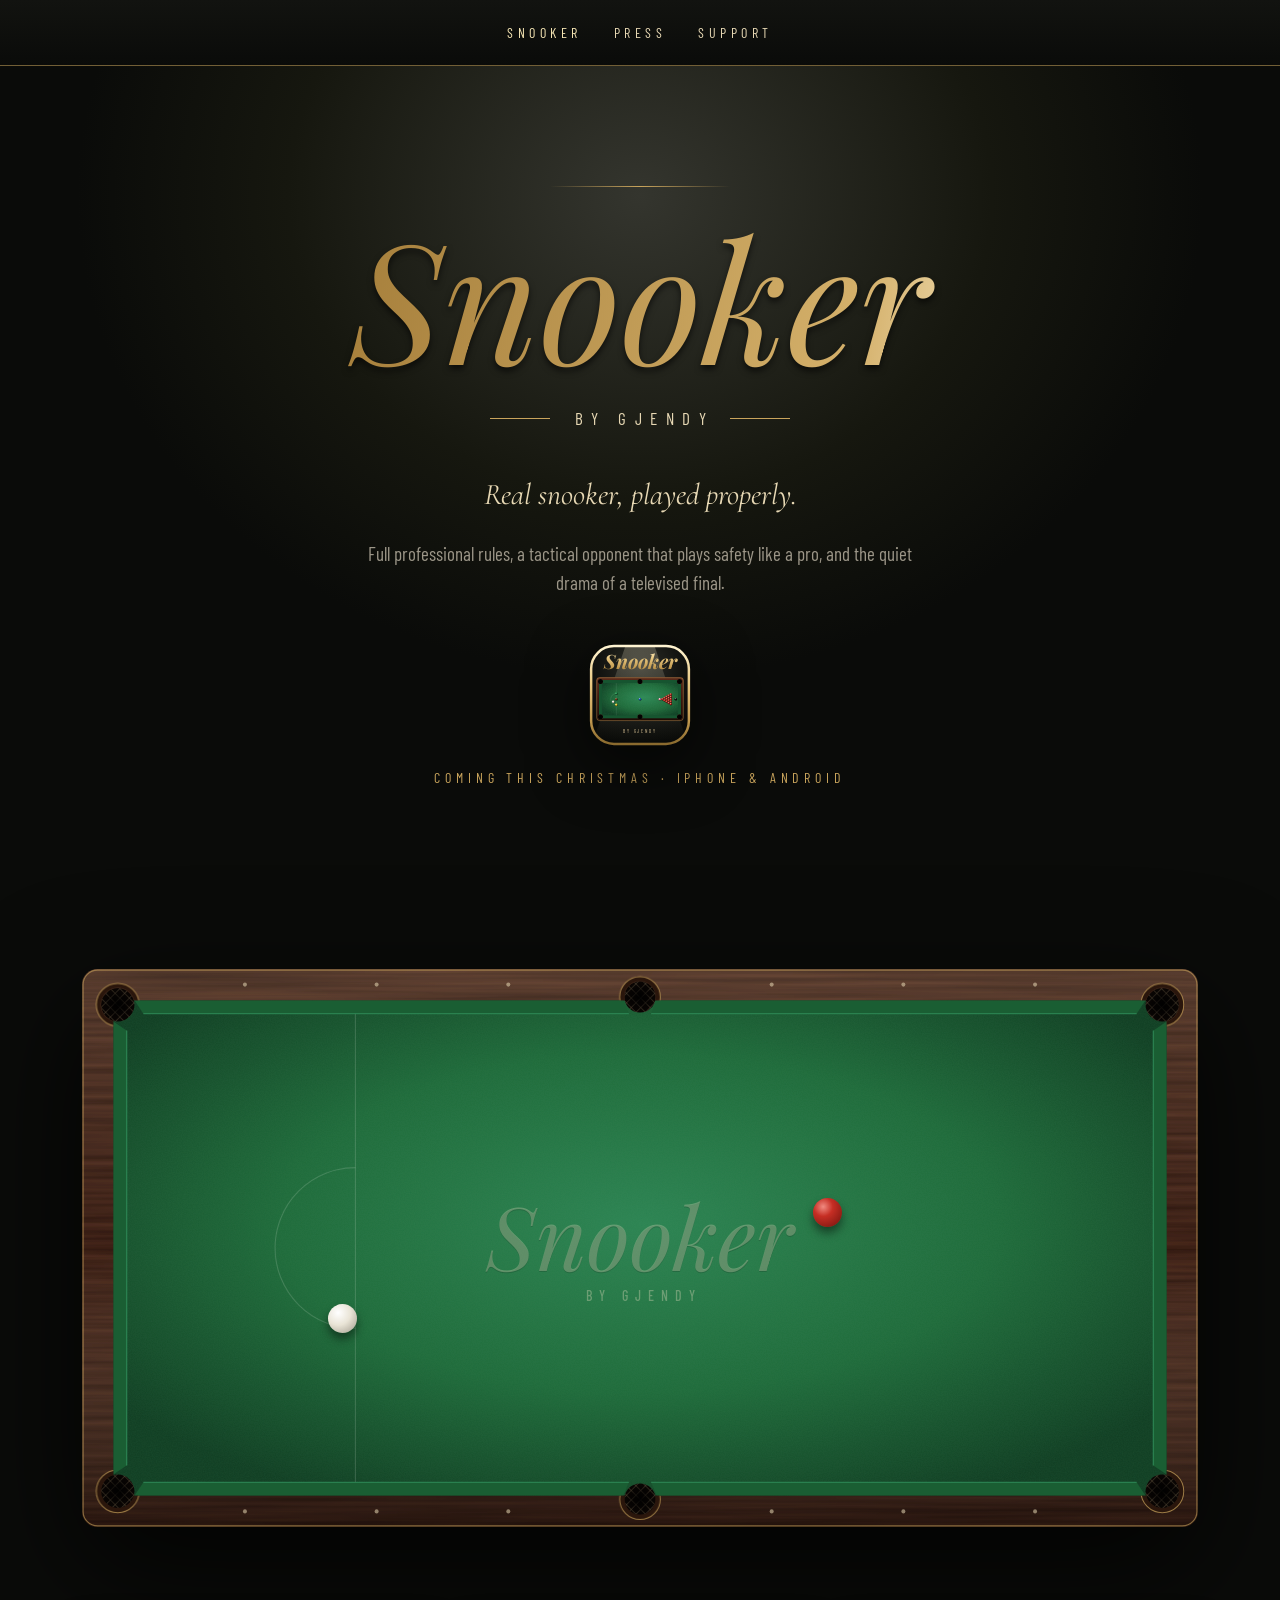
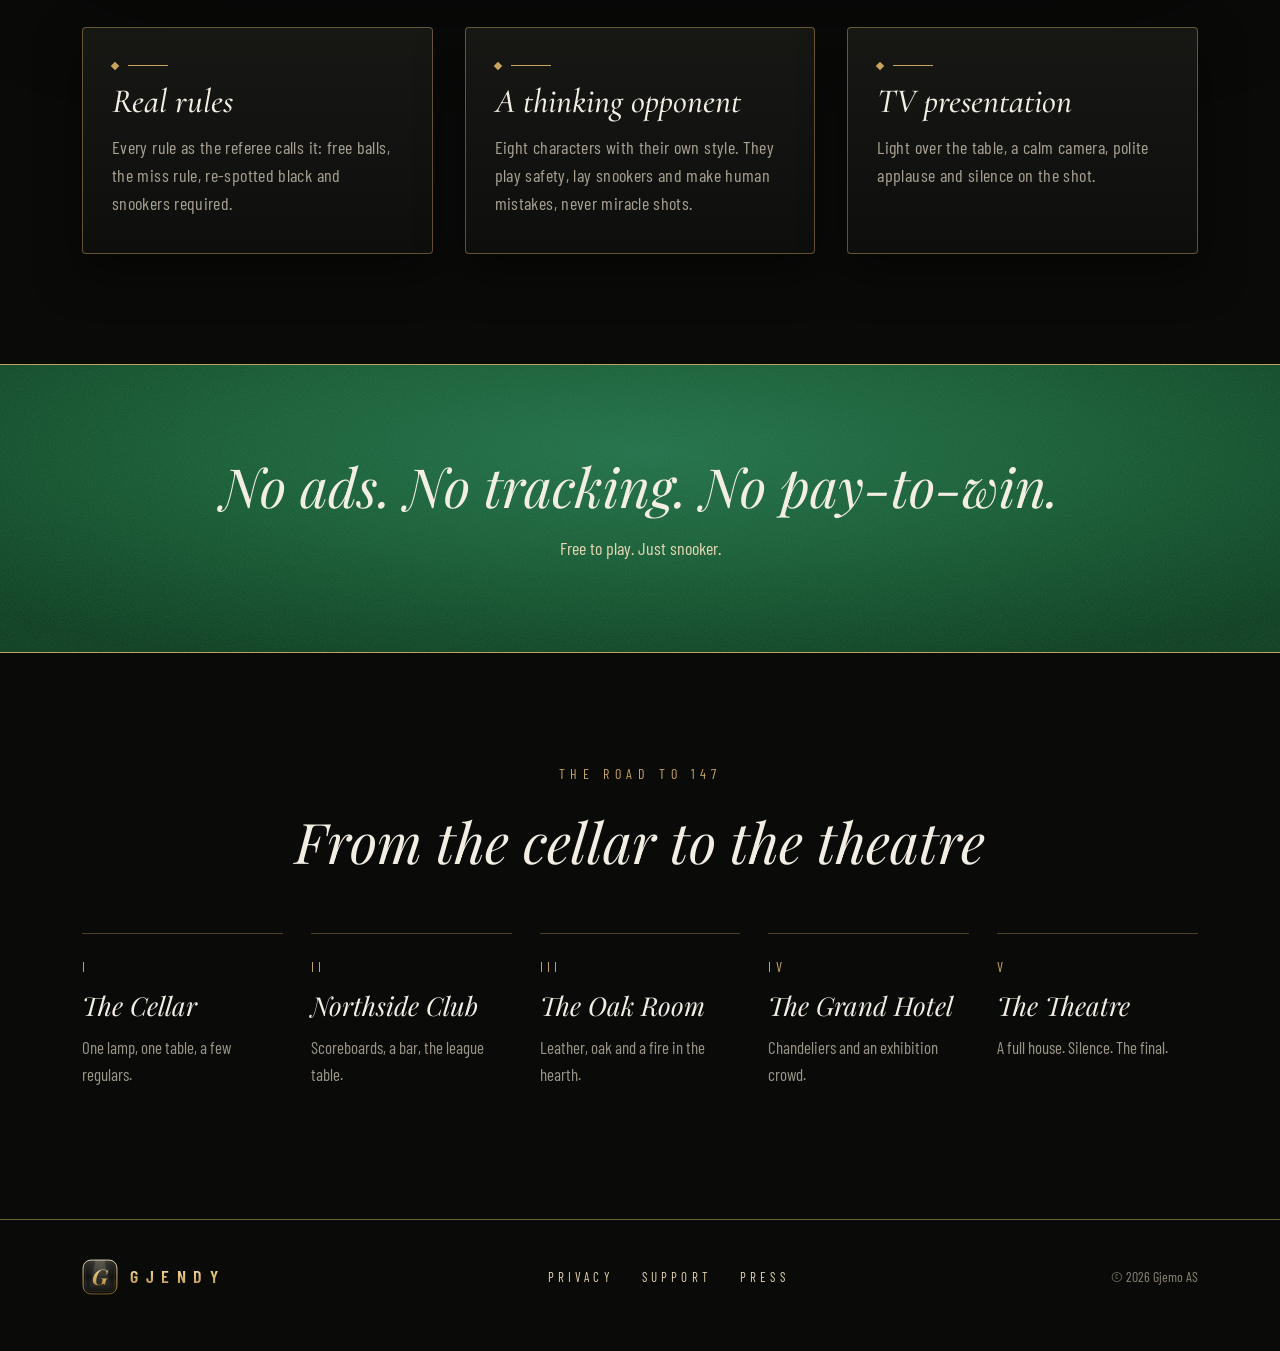
==== commit 07f054ec: "Ingen logo i toppen, G-merket kun i bunnen" ====
--- a/index.html
+++ b/index.html
@@ -29,7 +29,6 @@
 <svg class="sprite" aria-hidden="true" focusable="false"><symbol id="gmark" viewBox="0 0 100 100"><defs><linearGradient id="mkg" x1="0" y1="0" x2="0" y2="1"><stop offset="0" stop-color="#FFF4D2"/><stop offset="0.4" stop-color="#E8C77F"/><stop offset="0.75" stop-color="#C29A50"/><stop offset="1" stop-color="#8A6A2E"/></linearGradient><radialGradient id="mksq" cx="50%" cy="22%" r="85%"><stop offset="0" stop-color="#2E2F29"/><stop offset="0.5" stop-color="#121310"/><stop offset="1" stop-color="#070806"/></radialGradient><linearGradient id="mkcone" x1="0" y1="0" x2="0" y2="1"><stop offset="0" stop-color="#FFF4D2" stop-opacity="0.16"/><stop offset="1" stop-color="#FFF4D2" stop-opacity="0"/></linearGradient><linearGradient id="mkbev" x1="0" y1="0" x2="0" y2="1"><stop offset="0" stop-color="#fff" stop-opacity="0.10"/><stop offset="0.5" stop-color="#fff" stop-opacity="0"/><stop offset="1" stop-color="#000" stop-opacity="0.25"/></linearGradient><clipPath id="mkcl"><rect x="3" y="3" width="94" height="94" rx="22"/></clipPath></defs><rect x="3" y="3" width="94" height="94" rx="22" fill="url(#mksq)"/><g clip-path="url(#mkcl)"><polygon points="38,3 62,3 84,97 16,97" fill="url(#mkcone)"/><rect x="3" y="3" width="94" height="94" fill="url(#mkbev)"/></g><rect x="3" y="3" width="94" height="94" rx="22" fill="none" stroke="url(#mkg)" stroke-width="2.4"/><rect x="9.5" y="9.5" width="81" height="81" rx="16.5" fill="none" stroke="#C9A45C" stroke-width="0.6" opacity="0.55"/><text x="50" y="71" text-anchor="middle" font-family="Playfair Display, Georgia, serif" font-style="italic" font-weight="700" font-size="60" fill="url(#mkg)">G</text></symbol></svg>
 <div class="topbar">
 <header class="topbar-in">
-<a class="brand" href="./" aria-label="Gjendy"><svg width="36" height="36" aria-hidden="true"><use href="#gmark"/></svg><span>GJENDY</span></a>
 <nav class="nav" aria-label="Main"><a href="./" aria-current="page">Snooker</a><a href="press.html">Press</a><a href="support.html">Support</a></nav>
 </header>
 </div>
--- a/style.css
+++ b/style.css
@@ -19,7 +19,7 @@
 /* Brass wordmark and rules */
 .wordmark{font-family:'Cormorant Garamond',serif;font-style:italic;font-weight:500;line-height:1.1;padding:0 4px;background:linear-gradient(180deg,#F6E6B4 0%,#D4B06A 38%,#A57E3A 70%,#6E5222 100%);-webkit-background-clip:text;background-clip:text;color:transparent;filter:drop-shadow(0 2px 1px rgba(0,0,0,.7))}
 .topbar{position:relative;background:linear-gradient(180deg,var(--ink2),var(--ink));box-shadow:inset 0 -1px 0 rgba(201,164,92,.55)}
-.topbar-in{max-width:1180px;margin:0 auto;padding:20px 32px;display:flex;align-items:center;justify-content:space-between;gap:12px 24px;flex-wrap:wrap}
+.topbar-in{max-width:1180px;margin:0 auto;padding:22px 32px;display:flex;align-items:center;justify-content:center;gap:12px 24px;flex-wrap:wrap}
 .brand{display:flex;align-items:center;gap:12px}
 .brand svg{display:block;flex:none}
 .brand span{font-weight:600;font-size:18px;letter-spacing:.42em;background:linear-gradient(180deg,#FFF4D2 0%,#E8C77F 40%,#C29A50 75%,#8A6A2E 100%);-webkit-background-clip:text;background-clip:text;color:transparent}
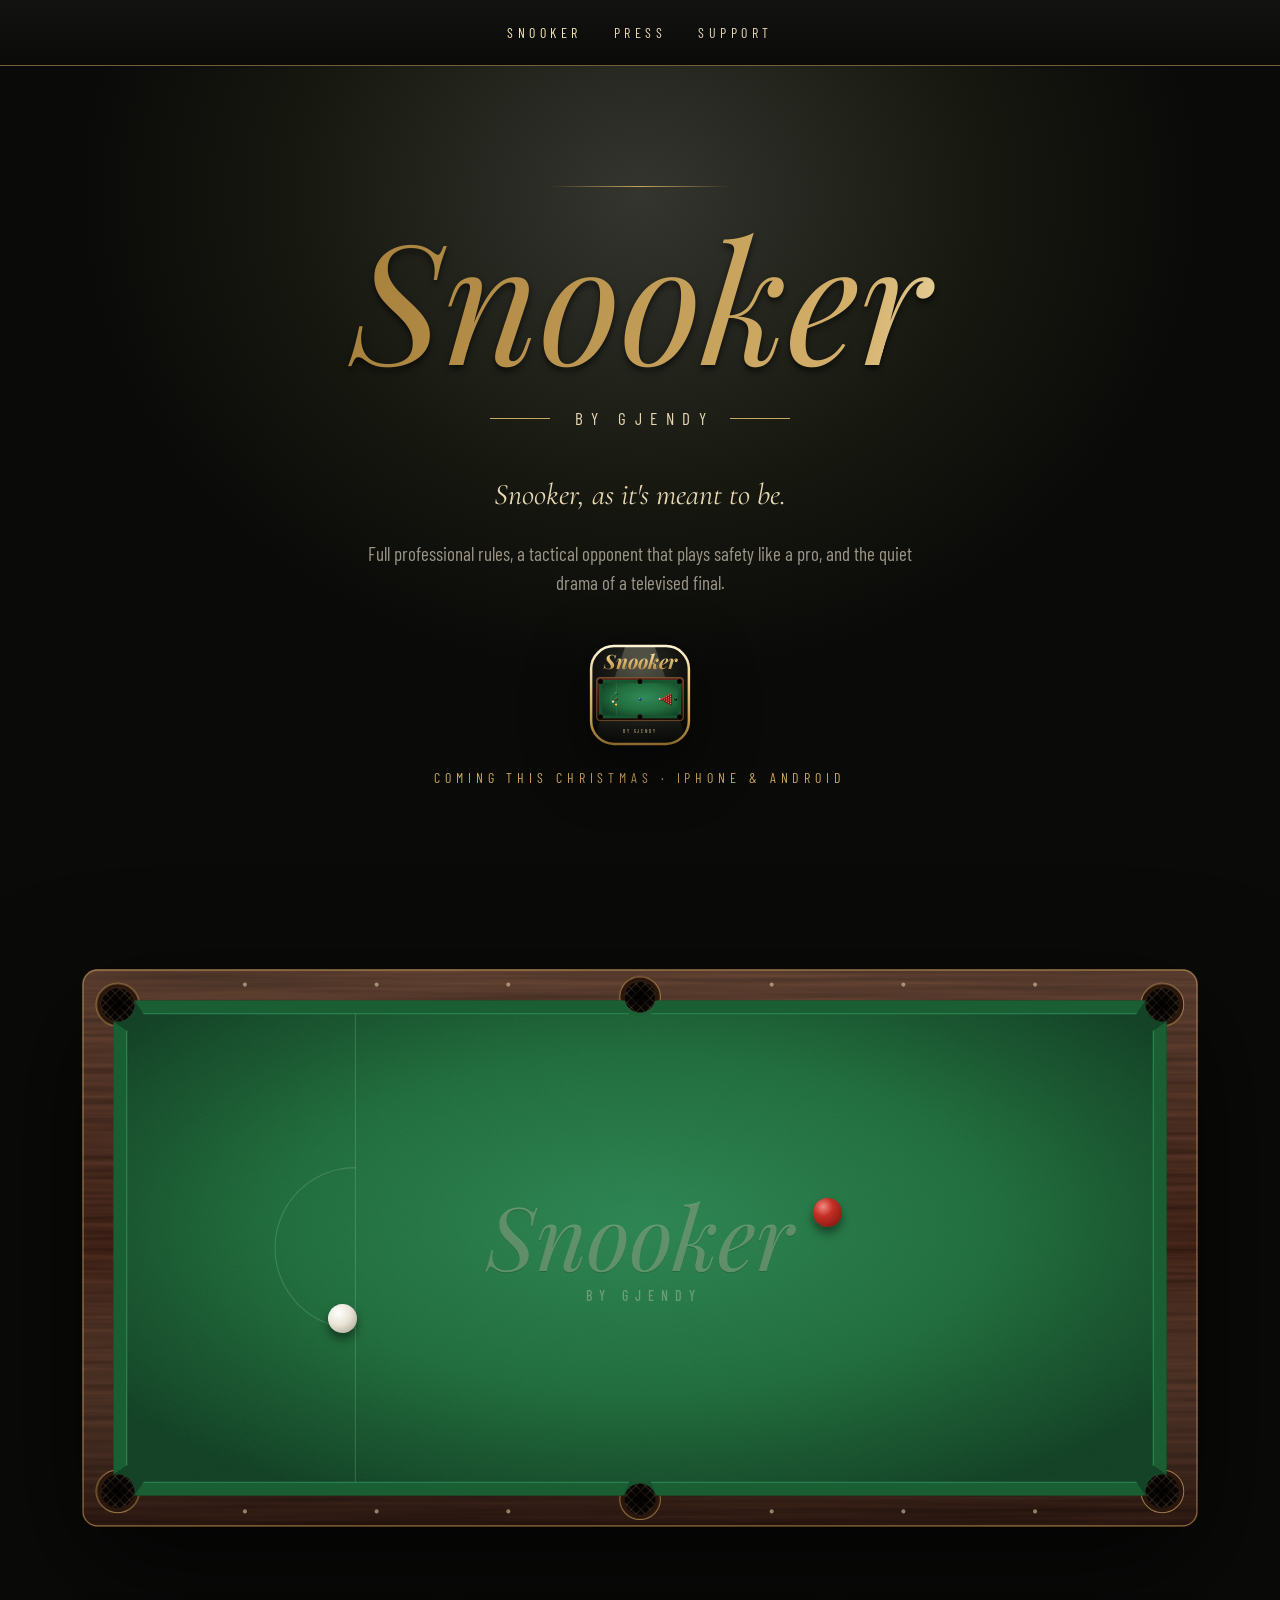
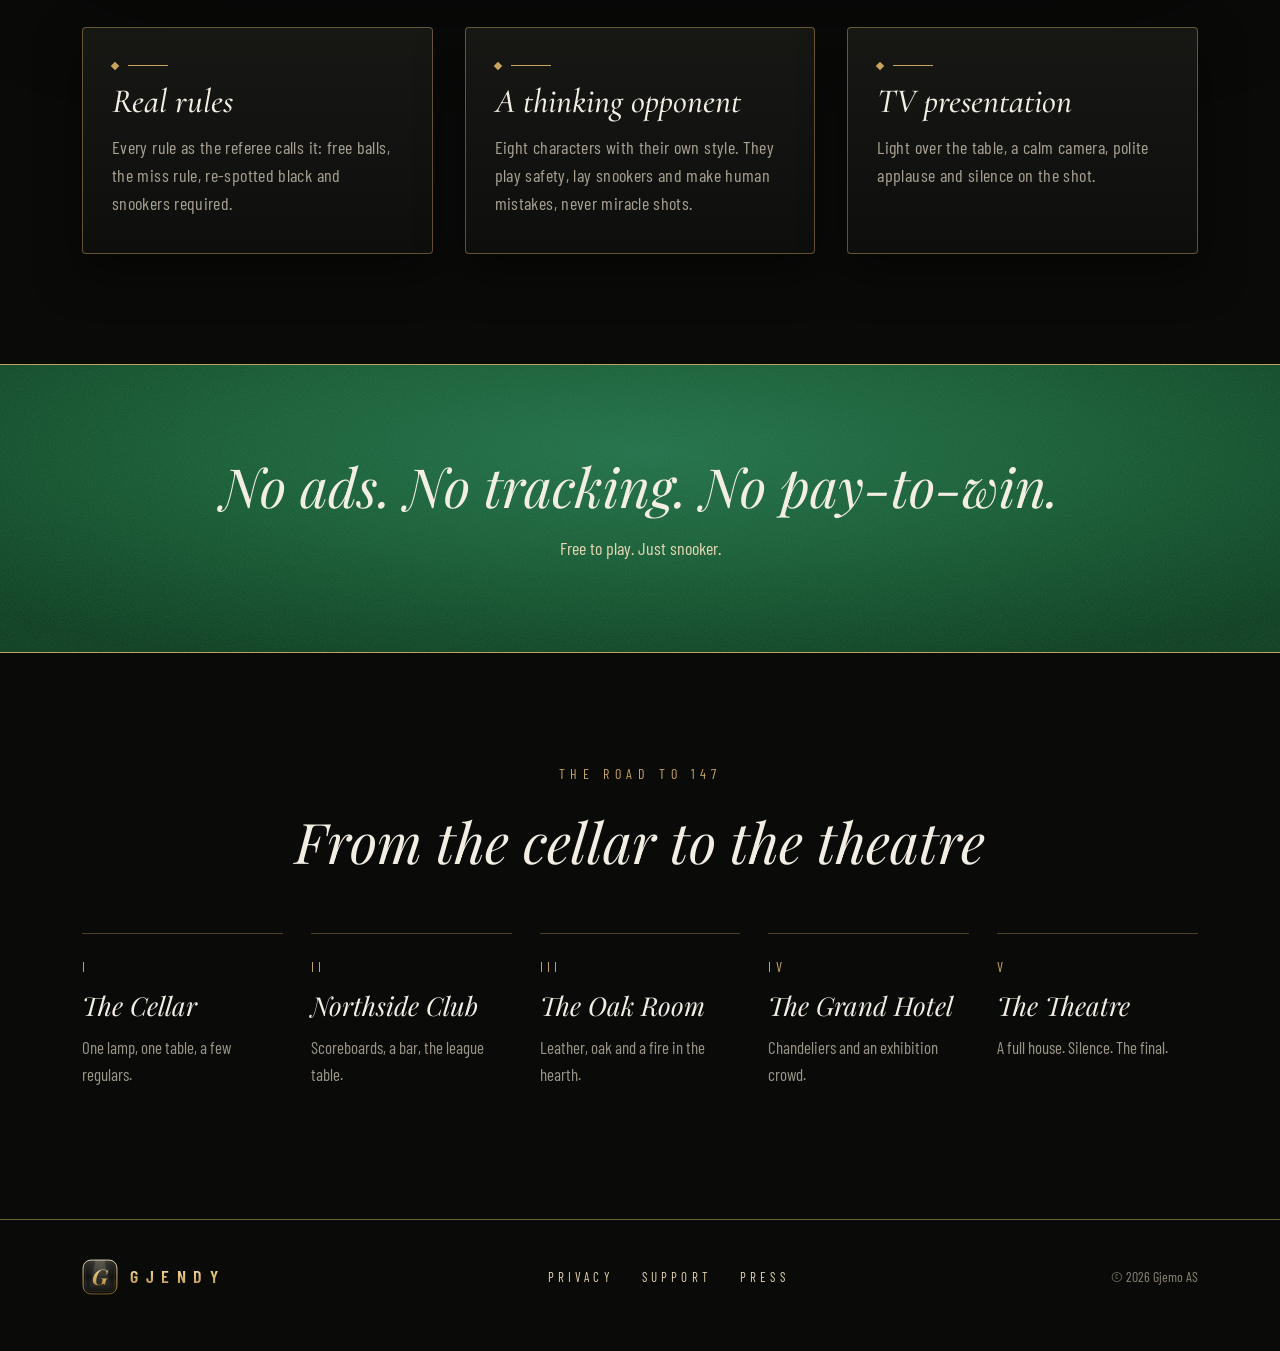
==== commit d6d1233f: "Ny tagline på forsiden og delingsbildet" ====
--- a/index.html
+++ b/index.html
@@ -40,7 +40,7 @@
 <div class="rule-fade"></div>
 <h1 class="logo sheen rise">Snooker</h1>
 <div class="by"><i></i><span>BY GJENDY</span><i></i></div>
-<p class="tag rise d3">Real snooker, played properly.</p>
+<p class="tag rise d3">Snooker, as it's meant to be.</p>
 <p class="sub rise d5">Full professional rules, a tactical opponent that plays safety like a pro, and the quiet drama of a televised final.</p>
 <div class="coming rise d7">
 <div class="appicon"><svg viewBox="0 0 100 100" role="img" aria-label="Snooker by Gjendy app icon"><defs><linearGradient id="herogX2a" x1="0" y1="0" x2="0" y2="1"><stop offset="0" stop-color="#FFF4D2"></stop><stop offset="0.4" stop-color="#E8C77F"></stop><stop offset="0.75" stop-color="#C29A50"></stop><stop offset="1" stop-color="#8A6A2E"></stop></linearGradient><radialGradient id="herosqX2a" cx="50%" cy="22%" r="85%"><stop offset="0" stop-color="#2E2F29"></stop><stop offset="0.5" stop-color="#121310"></stop><stop offset="1" stop-color="#070806"></stop></radialGradient>
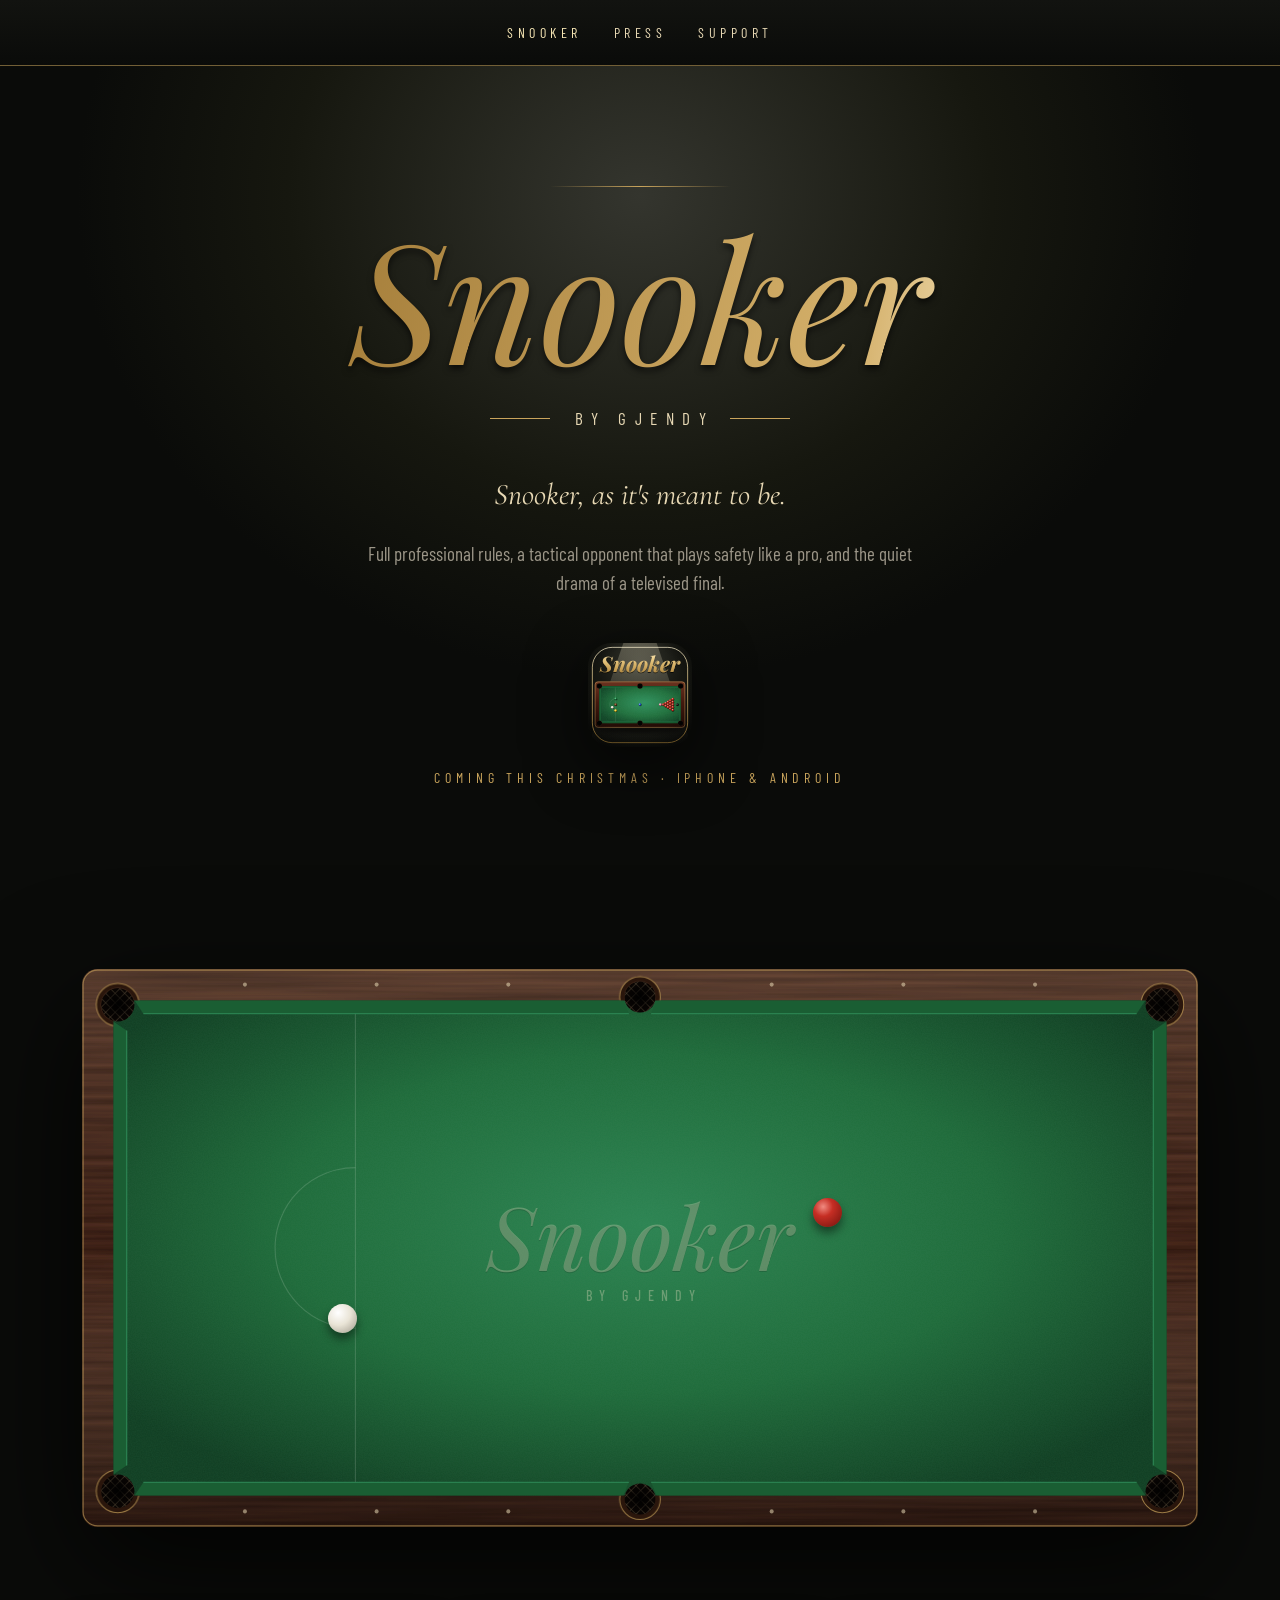
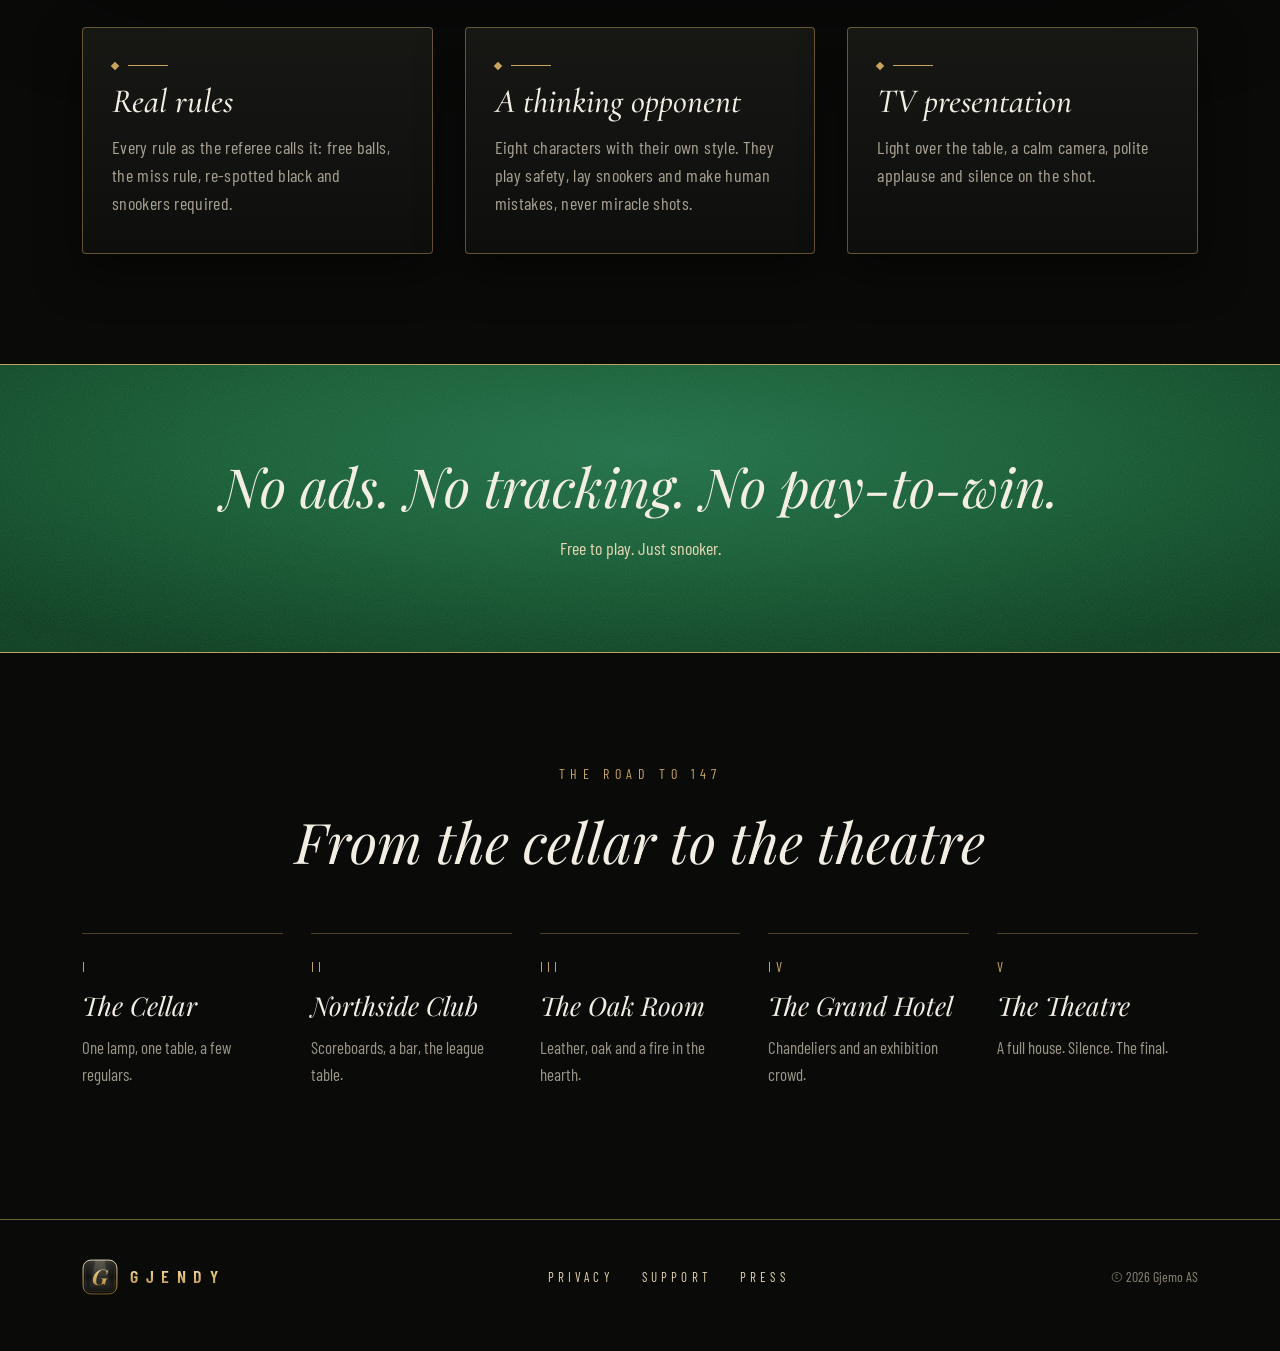
==== commit 9edb5488: "Endelig app-ikon på forsiden og i delingsbildet" ====
--- a/index.html
+++ b/index.html
@@ -43,14 +43,16 @@
 <p class="tag rise d3">Snooker, as it's meant to be.</p>
 <p class="sub rise d5">Full professional rules, a tactical opponent that plays safety like a pro, and the quiet drama of a televised final.</p>
 <div class="coming rise d7">
-<div class="appicon"><svg viewBox="0 0 100 100" role="img" aria-label="Snooker by Gjendy app icon"><defs><linearGradient id="herogX2a" x1="0" y1="0" x2="0" y2="1"><stop offset="0" stop-color="#FFF4D2"></stop><stop offset="0.4" stop-color="#E8C77F"></stop><stop offset="0.75" stop-color="#C29A50"></stop><stop offset="1" stop-color="#8A6A2E"></stop></linearGradient><radialGradient id="herosqX2a" cx="50%" cy="22%" r="85%"><stop offset="0" stop-color="#2E2F29"></stop><stop offset="0.5" stop-color="#121310"></stop><stop offset="1" stop-color="#070806"></stop></radialGradient>
-<radialGradient id="heroftX2a" cx="55%" cy="45%" r="62%"><stop offset="0" stop-color="#2E8A57"></stop><stop offset="0.6" stop-color="#1F6B3A"></stop><stop offset="1" stop-color="#0F4024"></stop></radialGradient>
-<linearGradient id="herowdX2a" x1="0" y1="0" x2="0" y2="1"><stop offset="0" stop-color="#5A2A1A"></stop><stop offset="0.5" stop-color="#3A170D"></stop><stop offset="1" stop-color="#1C0A05"></stop></linearGradient>
-<linearGradient id="heroconeX2a" x1="0" y1="0" x2="0" y2="1"><stop offset="0" stop-color="#FFF4D2" stop-opacity="0.22"></stop><stop offset="1" stop-color="#FFF4D2" stop-opacity="0"></stop></linearGradient>
-<radialGradient id="herophX2a" cx="50%" cy="50%" r="50%"><stop offset="0" stop-color="#000"></stop><stop offset="0.8" stop-color="#050302"></stop><stop offset="1" stop-color="#2A160C"></stop></radialGradient>
-<filter id="herofnX2a" x="0" y="0" width="100%" height="100%"><feTurbulence type="fractalNoise" baseFrequency="0.9" numOctaves="2"></feTurbulence><feGaussianBlur stdDeviation="0.3"></feGaussianBlur><feColorMatrix values="0 0 0 0 0.12  0 0 0 0 0.36  0 0 0 0 0.21  0 0 0 0.10 0"></feColorMatrix><feComposite in2="SourceGraphic" operator="in"></feComposite></filter>
-<filter id="heroshX2a" x="-50%" y="-50%" width="200%" height="200%"><feGaussianBlur stdDeviation="0.45"></feGaussianBlur></filter>
-<clipPath id="heroclX2a"><rect x="3" y="3" width="94" height="94" rx="22"></rect></clipPath><radialGradient id="herorX2a" cx="36%" cy="30%" r="75%"><stop offset="0" stop-color="#F06A5E"></stop><stop offset="0.45" stop-color="#C0261D"></stop><stop offset="1" stop-color="#4A0705"></stop></radialGradient><radialGradient id="herowX2a" cx="36%" cy="30%" r="75%"><stop offset="0" stop-color="#FFFFFF"></stop><stop offset="0.45" stop-color="#ECE6D6"></stop><stop offset="1" stop-color="#8E8878"></stop></radialGradient><radialGradient id="herokX2a" cx="36%" cy="30%" r="75%"><stop offset="0" stop-color="#5A5A55"></stop><stop offset="0.45" stop-color="#151514"></stop><stop offset="1" stop-color="#000"></stop></radialGradient><radialGradient id="heroyX2a" cx="36%" cy="30%" r="75%"><stop offset="0" stop-color="#FFF29A"></stop><stop offset="0.45" stop-color="#E8C21E"></stop><stop offset="1" stop-color="#7A5E06"></stop></radialGradient><radialGradient id="herognX2a" cx="36%" cy="30%" r="75%"><stop offset="0" stop-color="#5FD08A"></stop><stop offset="0.45" stop-color="#1E8C4A"></stop><stop offset="1" stop-color="#0A3A1C"></stop></radialGradient><radialGradient id="herobrX2a" cx="36%" cy="30%" r="75%"><stop offset="0" stop-color="#B57A50"></stop><stop offset="0.45" stop-color="#6E3A1A"></stop><stop offset="1" stop-color="#2A1206"></stop></radialGradient><radialGradient id="heroblX2a" cx="36%" cy="30%" r="75%"><stop offset="0" stop-color="#7FA8FF"></stop><stop offset="0.45" stop-color="#1F4FC4"></stop><stop offset="1" stop-color="#0A1E55"></stop></radialGradient><radialGradient id="heropX2a" cx="36%" cy="30%" r="75%"><stop offset="0" stop-color="#FFC4D4"></stop><stop offset="0.45" stop-color="#EF8BA6"></stop><stop offset="1" stop-color="#8A3A50"></stop></radialGradient></defs><g clip-path="url(#heroclX2a)"><rect x="3" y="3" width="94" height="94" fill="url(#herosqX2a)"></rect><polygon points="36,3 64,3 96,97 4,97" fill="url(#heroconeX2a)"></polygon><text x="50" y="25" text-anchor="middle" font-family="Playfair Display, Georgia, serif" font-style="italic" font-weight="700" font-size="19" fill="url(#herogX2a)">Snooker</text><rect x="8" y="33" width="84" height="42" rx="2.8" fill="url(#herowdX2a)"></rect><rect x="8.4" y="33.4" width="83.2" height="41.2" rx="2.8" fill="none" stroke="#C9A45C" stroke-width="0.5" opacity="0.8"></rect><rect x="12.0" y="37.0" width="76.0" height="34.0" fill="url(#heroftX2a)"></rect><rect x="12.0" y="37.0" width="76.0" height="34.0" fill="#1F6B3A" filter="url(#herofnX2a)"></rect><rect x="12.0" y="37.0" width="76.0" height="34.0" fill="none" stroke="#165530" stroke-width="2.8"></rect><circle cx="12.0" cy="37.0" r="2.48" fill="url(#herophX2a)"></circle><circle cx="88.0" cy="37.0" r="2.48" fill="url(#herophX2a)"></circle><circle cx="12.0" cy="71.0" r="2.48" fill="url(#herophX2a)"></circle><circle cx="88.0" cy="71.0" r="2.48" fill="url(#herophX2a)"></circle><circle cx="50.0" cy="37.0" r="2.48" fill="url(#herophX2a)"></circle><circle cx="50.0" cy="71.0" r="2.48" fill="url(#herophX2a)"></circle><line x1="27.2" y1="38.4" x2="27.2" y2="69.6" stroke="#E9F2E4" stroke-opacity="0.25" stroke-width="0.35"></line><path d="M 27.2 48.56 A 5.44 5.44 0 0 0 27.2 59.44" fill="none" stroke="#E9F2E4" stroke-opacity="0.25" stroke-width="0.35"></path><ellipse cx="27.4875" cy="48.9625" rx="1.15" ry="1.035" fill="#000" opacity="0.45" filter="url(#heroshX2a)"></ellipse><circle cx="27.2" cy="48.56" r="1.15" fill="url(#herognX2a)"></circle><circle cx="26.8205" cy="48.123" r="0.345" fill="#fff" opacity="0.6"></circle><ellipse cx="27.4875" cy="54.4025" rx="1.15" ry="1.035" fill="#000" opacity="0.45" filter="url(#heroshX2a)"></ellipse><circle cx="27.2" cy="54.0" r="1.15" fill="url(#herobrX2a)"></circle><circle cx="26.8205" cy="53.563" r="0.345" fill="#fff" opacity="0.6"></circle><ellipse cx="27.4875" cy="59.8425" rx="1.15" ry="1.035" fill="#000" opacity="0.45" filter="url(#heroshX2a)"></ellipse><circle cx="27.2" cy="59.44" r="1.15" fill="url(#heroyX2a)"></circle><circle cx="26.8205" cy="59.003" r="0.345" fill="#fff" opacity="0.6"></circle><ellipse cx="50.2875" cy="54.4025" rx="1.15" ry="1.035" fill="#000" opacity="0.45" filter="url(#heroshX2a)"></ellipse><circle cx="50.0" cy="54.0" r="1.15" fill="url(#heroblX2a)"></circle><circle cx="49.6205" cy="53.563" r="0.345" fill="#fff" opacity="0.6"></circle><ellipse cx="69.2875" cy="54.4025" rx="1.15" ry="1.035" fill="#000" opacity="0.45" filter="url(#heroshX2a)"></ellipse><circle cx="69.0" cy="54.0" r="1.15" fill="url(#heropX2a)"></circle><circle cx="68.6205" cy="53.563" r="0.345" fill="#fff" opacity="0.6"></circle><ellipse cx="71.8175" cy="54.4025" rx="1.15" ry="1.035" fill="#000" opacity="0.45" filter="url(#heroshX2a)"></ellipse><circle cx="71.53" cy="54.0" r="1.15" fill="url(#herorX2a)"></circle><circle cx="71.1505" cy="53.563" r="0.345" fill="#fff" opacity="0.6"></circle><ellipse cx="73.8185" cy="53.2525" rx="1.15" ry="1.035" fill="#000" opacity="0.45" filter="url(#heroshX2a)"></ellipse><circle cx="73.531" cy="52.85" r="1.15" fill="url(#herorX2a)"></circle><circle cx="73.1515" cy="52.413" r="0.345" fill="#fff" opacity="0.6"></circle><ellipse cx="73.8185" cy="55.5525" rx="1.15" ry="1.035" fill="#000" opacity="0.45" filter="url(#heroshX2a)"></ellipse><circle cx="73.531" cy="55.15" r="1.15" fill="url(#herorX2a)"></circle><circle cx="73.1515" cy="54.713" r="0.345" fill="#fff" opacity="0.6"></circle><ellipse cx="75.8195" cy="52.1025" rx="1.15" ry="1.035" fill="#000" opacity="0.45" filter="url(#heroshX2a)"></ellipse><circle cx="75.532" cy="51.7" r="1.15" fill="url(#herorX2a)"></circle><circle cx="75.1525" cy="51.263" r="0.345" fill="#fff" opacity="0.6"></circle><ellipse cx="75.8195" cy="54.4025" rx="1.15" ry="1.035" fill="#000" opacity="0.45" filter="url(#heroshX2a)"></ellipse><circle cx="75.532" cy="54.0" r="1.15" fill="url(#herorX2a)"></circle><circle cx="75.1525" cy="53.563" r="0.345" fill="#fff" opacity="0.6"></circle><ellipse cx="75.8195" cy="56.7025" rx="1.15" ry="1.035" fill="#000" opacity="0.45" filter="url(#heroshX2a)"></ellipse><circle cx="75.532" cy="56.3" r="1.15" fill="url(#herorX2a)"></circle><circle cx="75.1525" cy="55.863" r="0.345" fill="#fff" opacity="0.6"></circle><ellipse cx="77.8205" cy="50.9525" rx="1.15" ry="1.035" fill="#000" opacity="0.45" filter="url(#heroshX2a)"></ellipse><circle cx="77.533" cy="50.55" r="1.15" fill="url(#herorX2a)"></circle><circle cx="77.1535" cy="50.113" r="0.345" fill="#fff" opacity="0.6"></circle><ellipse cx="77.8205" cy="53.2525" rx="1.15" ry="1.035" fill="#000" opacity="0.45" filter="url(#heroshX2a)"></ellipse><circle cx="77.533" cy="52.85" r="1.15" fill="url(#herorX2a)"></circle><circle cx="77.1535" cy="52.413" r="0.345" fill="#fff" opacity="0.6"></circle><ellipse cx="77.8205" cy="55.5525" rx="1.15" ry="1.035" fill="#000" opacity="0.45" filter="url(#heroshX2a)"></ellipse><circle cx="77.533" cy="55.15" r="1.15" fill="url(#herorX2a)"></circle><circle cx="77.1535" cy="54.713" r="0.345" fill="#fff" opacity="0.6"></circle><ellipse cx="77.8205" cy="57.8525" rx="1.15" ry="1.035" fill="#000" opacity="0.45" filter="url(#heroshX2a)"></ellipse><circle cx="77.533" cy="57.45" r="1.15" fill="url(#herorX2a)"></circle><circle cx="77.1535" cy="57.013" r="0.345" fill="#fff" opacity="0.6"></circle><ellipse cx="79.8215" cy="49.8025" rx="1.15" ry="1.035" fill="#000" opacity="0.45" filter="url(#heroshX2a)"></ellipse><circle cx="79.534" cy="49.4" r="1.15" fill="url(#herorX2a)"></circle><circle cx="79.1545" cy="48.963" r="0.345" fill="#fff" opacity="0.6"></circle><ellipse cx="79.8215" cy="52.1025" rx="1.15" ry="1.035" fill="#000" opacity="0.45" filter="url(#heroshX2a)"></ellipse><circle cx="79.534" cy="51.7" r="1.15" fill="url(#herorX2a)"></circle><circle cx="79.1545" cy="51.263" r="0.345" fill="#fff" opacity="0.6"></circle><ellipse cx="79.8215" cy="54.4025" rx="1.15" ry="1.035" fill="#000" opacity="0.45" filter="url(#heroshX2a)"></ellipse><circle cx="79.534" cy="54.0" r="1.15" fill="url(#herorX2a)"></circle><circle cx="79.1545" cy="53.563" r="0.345" fill="#fff" opacity="0.6"></circle><ellipse cx="79.8215" cy="56.7025" rx="1.15" ry="1.035" fill="#000" opacity="0.45" filter="url(#heroshX2a)"></ellipse><circle cx="79.534" cy="56.3" r="1.15" fill="url(#herorX2a)"></circle><circle cx="79.1545" cy="55.863" r="0.345" fill="#fff" opacity="0.6"></circle><ellipse cx="79.8215" cy="59.0025" rx="1.15" ry="1.035" fill="#000" opacity="0.45" filter="url(#heroshX2a)"></ellipse><circle cx="79.534" cy="58.6" r="1.15" fill="url(#herorX2a)"></circle><circle cx="79.1545" cy="58.163" r="0.345" fill="#fff" opacity="0.6"></circle><ellipse cx="84.629" cy="54.4025" rx="1.15" ry="1.035" fill="#000" opacity="0.45" filter="url(#heroshX2a)"></ellipse><circle cx="84.342" cy="54.0" r="1.15" fill="url(#herokX2a)"></circle><circle cx="83.963" cy="53.563" r="0.345" fill="#fff" opacity="0.6"></circle><ellipse cx="24.4955" cy="56.8505" rx="1.15" ry="1.035" fill="#000" opacity="0.45" filter="url(#heroshX2a)"></ellipse><circle cx="24.208" cy="56.448" r="1.15" fill="url(#herowX2a)"></circle><circle cx="23.8285" cy="56.011" r="0.345" fill="#fff" opacity="0.6"></circle><text x="50" y="86.5" text-anchor="middle" font-family="Barlow Condensed, sans-serif" font-weight="500" font-size="4.6" letter-spacing="1.9" fill="#C9B48A" opacity="0.85">BY GJENDY</text></g><rect x="3" y="3" width="94" height="94" rx="22" fill="none" stroke="url(#herogX2a)" stroke-width="2.4"></rect></svg></div>
+<div class="appicon"><svg viewBox="0 0 100 100" role="img" aria-label="Snooker by Gjendy app icon"><defs><linearGradient id="icg" x1="0" y1="0" x2="0" y2="1"><stop offset="0" stop-color="#FFF4D2"/><stop offset="0.4" stop-color="#E8C77F"/><stop offset="0.75" stop-color="#C29A50"/><stop offset="1" stop-color="#8A6A2E"/></linearGradient><radialGradient id="icsq" cx="50%" cy="20%" r="90%"><stop offset="0" stop-color="#34352D"/><stop offset="0.45" stop-color="#161712"/><stop offset="1" stop-color="#080907"/></radialGradient>
+<radialGradient id="icft" cx="55%" cy="45%" r="62%"><stop offset="0" stop-color="#319460"/><stop offset="0.6" stop-color="#21703D"/><stop offset="1" stop-color="#114627"/></radialGradient>
+<linearGradient id="icwd" x1="0" y1="0" x2="0" y2="1"><stop offset="0" stop-color="#6A3320"/><stop offset="0.45" stop-color="#43190E"/><stop offset="1" stop-color="#220B05"/></linearGradient>
+<linearGradient id="iccone" x1="0" y1="0" x2="0" y2="1"><stop offset="0" stop-color="#FFF4D2" stop-opacity="0.24"/><stop offset="1" stop-color="#FFF4D2" stop-opacity="0"/></linearGradient>
+<radialGradient id="icph" cx="50%" cy="50%" r="50%"><stop offset="0" stop-color="#000"/><stop offset="0.78" stop-color="#050302"/><stop offset="1" stop-color="#2A160C"/></radialGradient>
+<radialGradient id="icvg" cx="50%" cy="45%" r="72%"><stop offset="0.6" stop-color="#000" stop-opacity="0"/><stop offset="1" stop-color="#000" stop-opacity="0.45"/></radialGradient>
+<filter id="icfn" x="0" y="0" width="100%" height="100%"><feTurbulence type="fractalNoise" baseFrequency="0.9" numOctaves="2"/><feGaussianBlur stdDeviation="0.3"/><feColorMatrix values="0 0 0 0 0.12  0 0 0 0 0.36  0 0 0 0 0.21  0 0 0 0.10 0"/><feComposite in2="SourceGraphic" operator="in"/></filter>
+<filter id="icsh" x="-50%" y="-50%" width="200%" height="200%"><feGaussianBlur stdDeviation="0.45"/></filter>
+<filter id="ictsh" x="-20%" y="-50%" width="140%" height="200%"><feGaussianBlur stdDeviation="2.2"/></filter>
+<filter id="ictxs" x="-10%" y="-30%" width="120%" height="160%"><feGaussianBlur in="SourceAlpha" stdDeviation="0.5"/><feOffset dy="0.7"/><feComponentTransfer><feFuncA type="linear" slope="0.7"/></feComponentTransfer><feMerge><feMergeNode/><feMergeNode in="SourceGraphic"/></feMerge></filter><radialGradient id="icr" cx="36%" cy="30%" r="75%"><stop offset="0" stop-color="#F06A5E"/><stop offset="0.45" stop-color="#C0261D"/><stop offset="1" stop-color="#4A0705"/></radialGradient><radialGradient id="icw" cx="36%" cy="30%" r="75%"><stop offset="0" stop-color="#FFFFFF"/><stop offset="0.45" stop-color="#ECE6D6"/><stop offset="1" stop-color="#8E8878"/></radialGradient><radialGradient id="ick" cx="36%" cy="30%" r="75%"><stop offset="0" stop-color="#5A5A55"/><stop offset="0.45" stop-color="#151514"/><stop offset="1" stop-color="#000"/></radialGradient><radialGradient id="icy" cx="36%" cy="30%" r="75%"><stop offset="0" stop-color="#FFF29A"/><stop offset="0.45" stop-color="#E8C21E"/><stop offset="1" stop-color="#7A5E06"/></radialGradient><radialGradient id="icgn" cx="36%" cy="30%" r="75%"><stop offset="0" stop-color="#5FD08A"/><stop offset="0.45" stop-color="#1E8C4A"/><stop offset="1" stop-color="#0A3A1C"/></radialGradient><radialGradient id="icbr" cx="36%" cy="30%" r="75%"><stop offset="0" stop-color="#B57A50"/><stop offset="0.45" stop-color="#6E3A1A"/><stop offset="1" stop-color="#2A1206"/></radialGradient><radialGradient id="icbl" cx="36%" cy="30%" r="75%"><stop offset="0" stop-color="#7FA8FF"/><stop offset="0.45" stop-color="#1F4FC4"/><stop offset="1" stop-color="#0A1E55"/></radialGradient><radialGradient id="icp" cx="36%" cy="30%" r="75%"><stop offset="0" stop-color="#FFC4D4"/><stop offset="0.45" stop-color="#EF8BA6"/><stop offset="1" stop-color="#8A3A50"/></radialGradient></defs><rect width="100" height="100" fill="url(#icsq)"/><polygon points="34,0 66,0 100,100 0,100" fill="url(#iccone)"/><text x="50" y="28" text-anchor="middle" font-family="Playfair Display, Georgia, serif" font-style="italic" font-weight="700" font-size="20.5" fill="url(#icg)" filter="url(#ictxs)">Snooker</text><ellipse cx="50.0" cy="83.0" rx="43.5" ry="3.2" fill="#000" opacity="0.6" filter="url(#ictsh)"/><rect x="6.5" y="37" width="87.0" height="44.5" rx="3.08" fill="url(#icwd)"/><rect x="6.85" y="37.35" width="86.3" height="43.8" rx="2.86" fill="none" stroke="#D9B56C" stroke-width="0.45" opacity="0.85"/><rect x="10.9" y="41.4" width="78.2" height="35.7" fill="url(#icft)"/><rect x="10.9" y="41.4" width="78.2" height="35.7" fill="#1F6B3A" filter="url(#icfn)"/><rect x="11.648" y="42.148" width="76.704" height="34.204" fill="none" stroke="#17592F" stroke-width="1.496"/><rect x="12.396" y="42.896" width="75.208" height="32.708" fill="none" stroke="#3FA26B" stroke-width="0.25" opacity="0.6"/><circle cx="10.9" cy="41.4" r="2.64" fill="url(#icph)"/><circle cx="89.1" cy="41.4" r="2.64" fill="url(#icph)"/><circle cx="10.9" cy="77.1" r="2.64" fill="url(#icph)"/><circle cx="89.1" cy="77.1" r="2.64" fill="url(#icph)"/><circle cx="50" cy="41.4" r="2.64" fill="url(#icph)"/><circle cx="50" cy="77.1" r="2.64" fill="url(#icph)"/><line x1="26.54" y1="42.896" x2="26.54" y2="75.604" stroke="#E9F2E4" stroke-opacity="0.28" stroke-width="0.3"/><path d="M 26.54 53.538 A 5.712 5.712 0 0 0 26.54 64.962" fill="none" stroke="#E9F2E4" stroke-opacity="0.28" stroke-width="0.3"/><ellipse cx="26.865" cy="53.993" rx="1.3" ry="1.17" fill="#000" opacity="0.45" filter="url(#icsh)"/><circle cx="26.54" cy="53.538" r="1.3" fill="url(#icgn)"/><circle cx="26.111" cy="53.044" r="0.39" fill="#fff" opacity="0.65"/><ellipse cx="26.865" cy="59.705" rx="1.3" ry="1.17" fill="#000" opacity="0.45" filter="url(#icsh)"/><circle cx="26.54" cy="59.25" r="1.3" fill="url(#icbr)"/><circle cx="26.111" cy="58.756" r="0.39" fill="#fff" opacity="0.65"/><ellipse cx="26.865" cy="65.417" rx="1.3" ry="1.17" fill="#000" opacity="0.45" filter="url(#icsh)"/><circle cx="26.54" cy="64.962" r="1.3" fill="url(#icy)"/><circle cx="26.111" cy="64.468" r="0.39" fill="#fff" opacity="0.65"/><ellipse cx="50.325" cy="59.705" rx="1.3" ry="1.17" fill="#000" opacity="0.45" filter="url(#icsh)"/><circle cx="50" cy="59.25" r="1.3" fill="url(#icbl)"/><circle cx="49.571" cy="58.756" r="0.39" fill="#fff" opacity="0.65"/><ellipse cx="69.875" cy="59.705" rx="1.3" ry="1.17" fill="#000" opacity="0.45" filter="url(#icsh)"/><circle cx="69.55" cy="59.25" r="1.3" fill="url(#icp)"/><circle cx="69.121" cy="58.756" r="0.39" fill="#fff" opacity="0.65"/><ellipse cx="72.735" cy="59.705" rx="1.3" ry="1.17" fill="#000" opacity="0.45" filter="url(#icsh)"/><circle cx="72.41" cy="59.25" r="1.3" fill="url(#icr)"/><circle cx="71.981" cy="58.756" r="0.39" fill="#fff" opacity="0.65"/><ellipse cx="74.997" cy="58.405" rx="1.3" ry="1.17" fill="#000" opacity="0.45" filter="url(#icsh)"/><circle cx="74.672" cy="57.95" r="1.3" fill="url(#icr)"/><circle cx="74.243" cy="57.456" r="0.39" fill="#fff" opacity="0.65"/><ellipse cx="74.997" cy="61.005" rx="1.3" ry="1.17" fill="#000" opacity="0.45" filter="url(#icsh)"/><circle cx="74.672" cy="60.55" r="1.3" fill="url(#icr)"/><circle cx="74.243" cy="60.056" r="0.39" fill="#fff" opacity="0.65"/><ellipse cx="77.259" cy="57.105" rx="1.3" ry="1.17" fill="#000" opacity="0.45" filter="url(#icsh)"/><circle cx="76.934" cy="56.65" r="1.3" fill="url(#icr)"/><circle cx="76.505" cy="56.156" r="0.39" fill="#fff" opacity="0.65"/><ellipse cx="77.259" cy="59.705" rx="1.3" ry="1.17" fill="#000" opacity="0.45" filter="url(#icsh)"/><circle cx="76.934" cy="59.25" r="1.3" fill="url(#icr)"/><circle cx="76.505" cy="58.756" r="0.39" fill="#fff" opacity="0.65"/><ellipse cx="77.259" cy="62.305" rx="1.3" ry="1.17" fill="#000" opacity="0.45" filter="url(#icsh)"/><circle cx="76.934" cy="61.85" r="1.3" fill="url(#icr)"/><circle cx="76.505" cy="61.356" r="0.39" fill="#fff" opacity="0.65"/><ellipse cx="79.521" cy="55.805" rx="1.3" ry="1.17" fill="#000" opacity="0.45" filter="url(#icsh)"/><circle cx="79.196" cy="55.35" r="1.3" fill="url(#icr)"/><circle cx="78.767" cy="54.856" r="0.39" fill="#fff" opacity="0.65"/><ellipse cx="79.521" cy="58.405" rx="1.3" ry="1.17" fill="#000" opacity="0.45" filter="url(#icsh)"/><circle cx="79.196" cy="57.95" r="1.3" fill="url(#icr)"/><circle cx="78.767" cy="57.456" r="0.39" fill="#fff" opacity="0.65"/><ellipse cx="79.521" cy="61.005" rx="1.3" ry="1.17" fill="#000" opacity="0.45" filter="url(#icsh)"/><circle cx="79.196" cy="60.55" r="1.3" fill="url(#icr)"/><circle cx="78.767" cy="60.056" r="0.39" fill="#fff" opacity="0.65"/><ellipse cx="79.521" cy="63.605" rx="1.3" ry="1.17" fill="#000" opacity="0.45" filter="url(#icsh)"/><circle cx="79.196" cy="63.15" r="1.3" fill="url(#icr)"/><circle cx="78.767" cy="62.656" r="0.39" fill="#fff" opacity="0.65"/><ellipse cx="81.783" cy="54.505" rx="1.3" ry="1.17" fill="#000" opacity="0.45" filter="url(#icsh)"/><circle cx="81.458" cy="54.05" r="1.3" fill="url(#icr)"/><circle cx="81.029" cy="53.556" r="0.39" fill="#fff" opacity="0.65"/><ellipse cx="81.783" cy="57.105" rx="1.3" ry="1.17" fill="#000" opacity="0.45" filter="url(#icsh)"/><circle cx="81.458" cy="56.65" r="1.3" fill="url(#icr)"/><circle cx="81.029" cy="56.156" r="0.39" fill="#fff" opacity="0.65"/><ellipse cx="81.783" cy="59.705" rx="1.3" ry="1.17" fill="#000" opacity="0.45" filter="url(#icsh)"/><circle cx="81.458" cy="59.25" r="1.3" fill="url(#icr)"/><circle cx="81.029" cy="58.756" r="0.39" fill="#fff" opacity="0.65"/><ellipse cx="81.783" cy="62.305" rx="1.3" ry="1.17" fill="#000" opacity="0.45" filter="url(#icsh)"/><circle cx="81.458" cy="61.85" r="1.3" fill="url(#icr)"/><circle cx="81.029" cy="61.356" r="0.39" fill="#fff" opacity="0.65"/><ellipse cx="81.783" cy="64.905" rx="1.3" ry="1.17" fill="#000" opacity="0.45" filter="url(#icsh)"/><circle cx="81.458" cy="64.45" r="1.3" fill="url(#icr)"/><circle cx="81.029" cy="63.956" r="0.39" fill="#fff" opacity="0.65"/><ellipse cx="86.254" cy="59.705" rx="1.3" ry="1.17" fill="#000" opacity="0.45" filter="url(#icsh)"/><circle cx="85.929" cy="59.25" r="1.3" fill="url(#ick)"/><circle cx="85.5" cy="58.756" r="0.39" fill="#fff" opacity="0.65"/><ellipse cx="23.723" cy="62.275" rx="1.3" ry="1.17" fill="#000" opacity="0.45" filter="url(#icsh)"/><circle cx="23.398" cy="61.82" r="1.3" fill="url(#icw)"/><circle cx="22.969" cy="61.326" r="0.39" fill="#fff" opacity="0.65"/><rect width="100" height="100" fill="url(#icvg)"/><rect x="4.2" y="4.2" width="91.6" height="91.6" rx="19" fill="none" stroke="url(#icg)" stroke-width="0.9" opacity="0.75"/></svg></div>
 <div>COMING THIS CHRISTMAS &middot; IPHONE &amp; ANDROID</div></div>
 </section>
 
--- a/style.css
+++ b/style.css
@@ -25,7 +25,7 @@
 .brand span{font-weight:600;font-size:18px;letter-spacing:.42em;background:linear-gradient(180deg,#FFF4D2 0%,#E8C77F 40%,#C29A50 75%,#8A6A2E 100%);-webkit-background-clip:text;background-clip:text;color:transparent}
 .sprite{position:absolute;width:0;height:0;overflow:hidden}
 .appicon{margin-bottom:10px;filter:drop-shadow(0 18px 30px rgba(0,0,0,.6))}
-.appicon svg{display:block;width:104px;height:104px}
+.appicon svg{display:block;width:104px;height:104px;border-radius:22.4%;overflow:hidden}
 .nav{display:flex;gap:32px;font-size:14px;letter-spacing:.32em;text-transform:uppercase}
 .nav a[aria-current]{color:var(--brass-hi)}
 .botbar{background:var(--ink);box-shadow:inset 0 1px 0 rgba(201,164,92,.55);margin-top:auto}
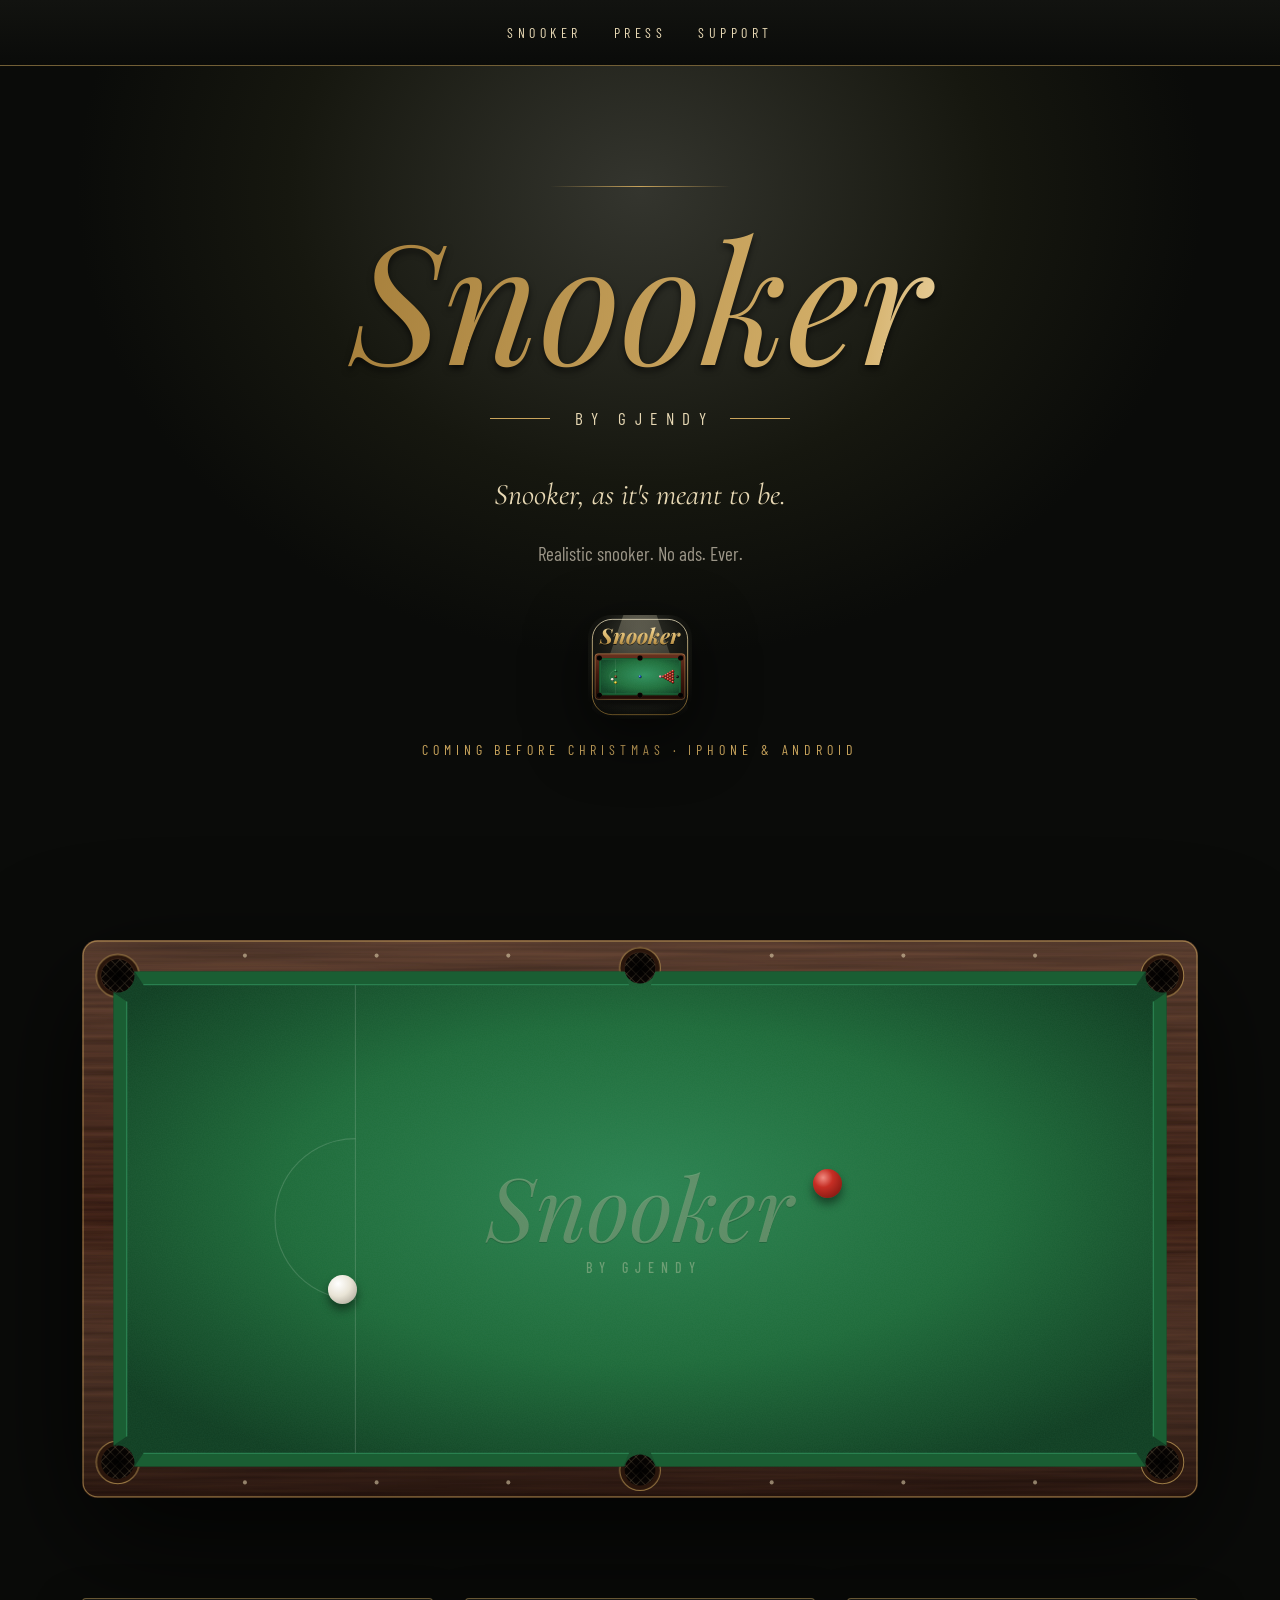
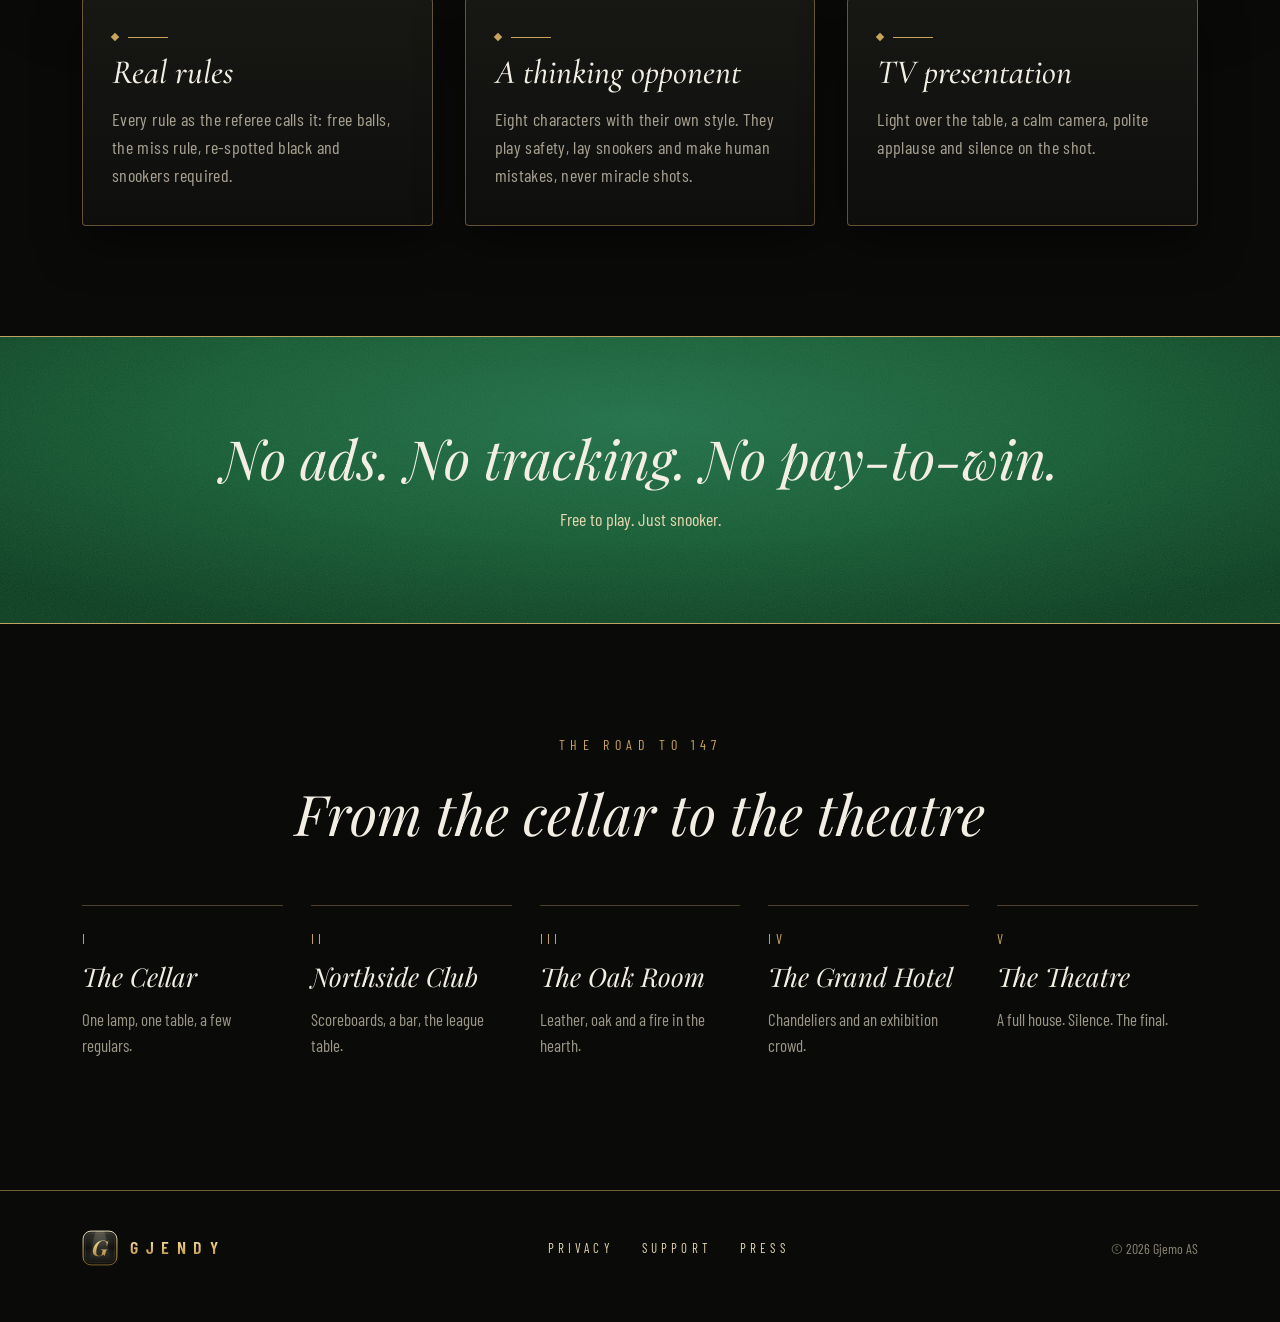
==== commit 11234433: "Snooker-side, ny meny og forsidetekst, personvern (ImprovMX, aldri reklame, statistikk), Coming befo" ====
--- a/index.html
+++ b/index.html
@@ -4,21 +4,21 @@
 <meta charset="utf-8">
 <meta name="viewport" content="width=device-width,initial-scale=1">
 <title>Snooker by Gjendy</title>
-<meta name="description" content="Real snooker, played properly. Full professional rules, a tactical opponent and TV-style presentation. Coming this Christmas to iPhone and Android. Free, no ads.">
+<meta name="description" content="Snooker, as it's meant to be. Full professional rules, a tactical opponent and TV-style presentation. Coming before Christmas to iPhone and Android. Free, no ads.">
 <meta name="theme-color" content="#0A0B09">
 <link rel="canonical" href="https://gjendy.com/">
 <meta property="og:type" content="website">
 <meta property="og:site_name" content="Gjendy">
-<meta property="og:title" content="Snooker by Gjendy - coming this Christmas">
-<meta property="og:description" content="Real snooker, played properly. Full professional rules, a tactical AI and TV-style presentation. Free, no ads.">
+<meta property="og:title" content="Snooker by Gjendy - coming before Christmas">
+<meta property="og:description" content="Snooker, as it's meant to be. Full professional rules, a tactical AI and TV-style presentation. Free, no ads.">
 <meta property="og:url" content="https://gjendy.com/">
 <meta property="og:image" content="https://gjendy.com/og-image.png">
 <meta property="og:image:width" content="1200">
 <meta property="og:image:height" content="630">
-<meta property="og:image:alt" content="Snooker by Gjendy. Real snooker, played properly. Coming this Christmas.">
+<meta property="og:image:alt" content="Snooker by Gjendy. Snooker, as it's meant to be. Coming before Christmas.">
 <meta name="twitter:card" content="summary_large_image">
-<meta name="twitter:title" content="Snooker by Gjendy - coming this Christmas">
-<meta name="twitter:description" content="Real snooker, played properly. Free, no ads.">
+<meta name="twitter:title" content="Snooker by Gjendy - coming before Christmas">
+<meta name="twitter:description" content="Snooker, as it's meant to be. Free, no ads.">
 <meta name="twitter:image" content="https://gjendy.com/og-image.png">
 <link rel="icon" href="favicon.svg" type="image/svg+xml">
 <link rel="preload" href="fonts/playfair-display-italic-400.woff2" as="font" type="font/woff2" crossorigin>
@@ -29,7 +29,7 @@
 <svg class="sprite" aria-hidden="true" focusable="false"><symbol id="gmark" viewBox="0 0 100 100"><defs><linearGradient id="mkg" x1="0" y1="0" x2="0" y2="1"><stop offset="0" stop-color="#FFF4D2"/><stop offset="0.4" stop-color="#E8C77F"/><stop offset="0.75" stop-color="#C29A50"/><stop offset="1" stop-color="#8A6A2E"/></linearGradient><radialGradient id="mksq" cx="50%" cy="22%" r="85%"><stop offset="0" stop-color="#2E2F29"/><stop offset="0.5" stop-color="#121310"/><stop offset="1" stop-color="#070806"/></radialGradient><linearGradient id="mkcone" x1="0" y1="0" x2="0" y2="1"><stop offset="0" stop-color="#FFF4D2" stop-opacity="0.16"/><stop offset="1" stop-color="#FFF4D2" stop-opacity="0"/></linearGradient><linearGradient id="mkbev" x1="0" y1="0" x2="0" y2="1"><stop offset="0" stop-color="#fff" stop-opacity="0.10"/><stop offset="0.5" stop-color="#fff" stop-opacity="0"/><stop offset="1" stop-color="#000" stop-opacity="0.25"/></linearGradient><clipPath id="mkcl"><rect x="3" y="3" width="94" height="94" rx="22"/></clipPath></defs><rect x="3" y="3" width="94" height="94" rx="22" fill="url(#mksq)"/><g clip-path="url(#mkcl)"><polygon points="38,3 62,3 84,97 16,97" fill="url(#mkcone)"/><rect x="3" y="3" width="94" height="94" fill="url(#mkbev)"/></g><rect x="3" y="3" width="94" height="94" rx="22" fill="none" stroke="url(#mkg)" stroke-width="2.4"/><rect x="9.5" y="9.5" width="81" height="81" rx="16.5" fill="none" stroke="#C9A45C" stroke-width="0.6" opacity="0.55"/><text x="50" y="71" text-anchor="middle" font-family="Playfair Display, Georgia, serif" font-style="italic" font-weight="700" font-size="60" fill="url(#mkg)">G</text></symbol></svg>
 <div class="topbar">
 <header class="topbar-in">
-<nav class="nav" aria-label="Main"><a href="./" aria-current="page">Snooker</a><a href="press.html">Press</a><a href="support.html">Support</a></nav>
+<nav class="nav" aria-label="Main"><a href="snooker.html">Snooker</a><a href="press.html">Press</a><a href="support.html">Support</a></nav>
 </header>
 </div>
 
@@ -41,7 +41,7 @@
 <h1 class="logo sheen rise">Snooker</h1>
 <div class="by"><i></i><span>BY GJENDY</span><i></i></div>
 <p class="tag rise d3">Snooker, as it's meant to be.</p>
-<p class="sub rise d5">Full professional rules, a tactical opponent that plays safety like a pro, and the quiet drama of a televised final.</p>
+<p class="sub rise d5">Realistic snooker. No ads. Ever.</p>
 <div class="coming rise d7">
 <div class="appicon"><svg viewBox="0 0 100 100" role="img" aria-label="Snooker by Gjendy app icon"><defs><linearGradient id="icg" x1="0" y1="0" x2="0" y2="1"><stop offset="0" stop-color="#FFF4D2"/><stop offset="0.4" stop-color="#E8C77F"/><stop offset="0.75" stop-color="#C29A50"/><stop offset="1" stop-color="#8A6A2E"/></linearGradient><radialGradient id="icsq" cx="50%" cy="20%" r="90%"><stop offset="0" stop-color="#34352D"/><stop offset="0.45" stop-color="#161712"/><stop offset="1" stop-color="#080907"/></radialGradient>
 <radialGradient id="icft" cx="55%" cy="45%" r="62%"><stop offset="0" stop-color="#319460"/><stop offset="0.6" stop-color="#21703D"/><stop offset="1" stop-color="#114627"/></radialGradient>
@@ -53,7 +53,7 @@
 <filter id="icsh" x="-50%" y="-50%" width="200%" height="200%"><feGaussianBlur stdDeviation="0.45"/></filter>
 <filter id="ictsh" x="-20%" y="-50%" width="140%" height="200%"><feGaussianBlur stdDeviation="2.2"/></filter>
 <filter id="ictxs" x="-10%" y="-30%" width="120%" height="160%"><feGaussianBlur in="SourceAlpha" stdDeviation="0.5"/><feOffset dy="0.7"/><feComponentTransfer><feFuncA type="linear" slope="0.7"/></feComponentTransfer><feMerge><feMergeNode/><feMergeNode in="SourceGraphic"/></feMerge></filter><radialGradient id="icr" cx="36%" cy="30%" r="75%"><stop offset="0" stop-color="#F06A5E"/><stop offset="0.45" stop-color="#C0261D"/><stop offset="1" stop-color="#4A0705"/></radialGradient><radialGradient id="icw" cx="36%" cy="30%" r="75%"><stop offset="0" stop-color="#FFFFFF"/><stop offset="0.45" stop-color="#ECE6D6"/><stop offset="1" stop-color="#8E8878"/></radialGradient><radialGradient id="ick" cx="36%" cy="30%" r="75%"><stop offset="0" stop-color="#5A5A55"/><stop offset="0.45" stop-color="#151514"/><stop offset="1" stop-color="#000"/></radialGradient><radialGradient id="icy" cx="36%" cy="30%" r="75%"><stop offset="0" stop-color="#FFF29A"/><stop offset="0.45" stop-color="#E8C21E"/><stop offset="1" stop-color="#7A5E06"/></radialGradient><radialGradient id="icgn" cx="36%" cy="30%" r="75%"><stop offset="0" stop-color="#5FD08A"/><stop offset="0.45" stop-color="#1E8C4A"/><stop offset="1" stop-color="#0A3A1C"/></radialGradient><radialGradient id="icbr" cx="36%" cy="30%" r="75%"><stop offset="0" stop-color="#B57A50"/><stop offset="0.45" stop-color="#6E3A1A"/><stop offset="1" stop-color="#2A1206"/></radialGradient><radialGradient id="icbl" cx="36%" cy="30%" r="75%"><stop offset="0" stop-color="#7FA8FF"/><stop offset="0.45" stop-color="#1F4FC4"/><stop offset="1" stop-color="#0A1E55"/></radialGradient><radialGradient id="icp" cx="36%" cy="30%" r="75%"><stop offset="0" stop-color="#FFC4D4"/><stop offset="0.45" stop-color="#EF8BA6"/><stop offset="1" stop-color="#8A3A50"/></radialGradient></defs><rect width="100" height="100" fill="url(#icsq)"/><polygon points="34,0 66,0 100,100 0,100" fill="url(#iccone)"/><text x="50" y="28" text-anchor="middle" font-family="Playfair Display, Georgia, serif" font-style="italic" font-weight="700" font-size="20.5" fill="url(#icg)" filter="url(#ictxs)">Snooker</text><ellipse cx="50.0" cy="83.0" rx="43.5" ry="3.2" fill="#000" opacity="0.6" filter="url(#ictsh)"/><rect x="6.5" y="37" width="87.0" height="44.5" rx="3.08" fill="url(#icwd)"/><rect x="6.85" y="37.35" width="86.3" height="43.8" rx="2.86" fill="none" stroke="#D9B56C" stroke-width="0.45" opacity="0.85"/><rect x="10.9" y="41.4" width="78.2" height="35.7" fill="url(#icft)"/><rect x="10.9" y="41.4" width="78.2" height="35.7" fill="#1F6B3A" filter="url(#icfn)"/><rect x="11.648" y="42.148" width="76.704" height="34.204" fill="none" stroke="#17592F" stroke-width="1.496"/><rect x="12.396" y="42.896" width="75.208" height="32.708" fill="none" stroke="#3FA26B" stroke-width="0.25" opacity="0.6"/><circle cx="10.9" cy="41.4" r="2.64" fill="url(#icph)"/><circle cx="89.1" cy="41.4" r="2.64" fill="url(#icph)"/><circle cx="10.9" cy="77.1" r="2.64" fill="url(#icph)"/><circle cx="89.1" cy="77.1" r="2.64" fill="url(#icph)"/><circle cx="50" cy="41.4" r="2.64" fill="url(#icph)"/><circle cx="50" cy="77.1" r="2.64" fill="url(#icph)"/><line x1="26.54" y1="42.896" x2="26.54" y2="75.604" stroke="#E9F2E4" stroke-opacity="0.28" stroke-width="0.3"/><path d="M 26.54 53.538 A 5.712 5.712 0 0 0 26.54 64.962" fill="none" stroke="#E9F2E4" stroke-opacity="0.28" stroke-width="0.3"/><ellipse cx="26.865" cy="53.993" rx="1.3" ry="1.17" fill="#000" opacity="0.45" filter="url(#icsh)"/><circle cx="26.54" cy="53.538" r="1.3" fill="url(#icgn)"/><circle cx="26.111" cy="53.044" r="0.39" fill="#fff" opacity="0.65"/><ellipse cx="26.865" cy="59.705" rx="1.3" ry="1.17" fill="#000" opacity="0.45" filter="url(#icsh)"/><circle cx="26.54" cy="59.25" r="1.3" fill="url(#icbr)"/><circle cx="26.111" cy="58.756" r="0.39" fill="#fff" opacity="0.65"/><ellipse cx="26.865" cy="65.417" rx="1.3" ry="1.17" fill="#000" opacity="0.45" filter="url(#icsh)"/><circle cx="26.54" cy="64.962" r="1.3" fill="url(#icy)"/><circle cx="26.111" cy="64.468" r="0.39" fill="#fff" opacity="0.65"/><ellipse cx="50.325" cy="59.705" rx="1.3" ry="1.17" fill="#000" opacity="0.45" filter="url(#icsh)"/><circle cx="50" cy="59.25" r="1.3" fill="url(#icbl)"/><circle cx="49.571" cy="58.756" r="0.39" fill="#fff" opacity="0.65"/><ellipse cx="69.875" cy="59.705" rx="1.3" ry="1.17" fill="#000" opacity="0.45" filter="url(#icsh)"/><circle cx="69.55" cy="59.25" r="1.3" fill="url(#icp)"/><circle cx="69.121" cy="58.756" r="0.39" fill="#fff" opacity="0.65"/><ellipse cx="72.735" cy="59.705" rx="1.3" ry="1.17" fill="#000" opacity="0.45" filter="url(#icsh)"/><circle cx="72.41" cy="59.25" r="1.3" fill="url(#icr)"/><circle cx="71.981" cy="58.756" r="0.39" fill="#fff" opacity="0.65"/><ellipse cx="74.997" cy="58.405" rx="1.3" ry="1.17" fill="#000" opacity="0.45" filter="url(#icsh)"/><circle cx="74.672" cy="57.95" r="1.3" fill="url(#icr)"/><circle cx="74.243" cy="57.456" r="0.39" fill="#fff" opacity="0.65"/><ellipse cx="74.997" cy="61.005" rx="1.3" ry="1.17" fill="#000" opacity="0.45" filter="url(#icsh)"/><circle cx="74.672" cy="60.55" r="1.3" fill="url(#icr)"/><circle cx="74.243" cy="60.056" r="0.39" fill="#fff" opacity="0.65"/><ellipse cx="77.259" cy="57.105" rx="1.3" ry="1.17" fill="#000" opacity="0.45" filter="url(#icsh)"/><circle cx="76.934" cy="56.65" r="1.3" fill="url(#icr)"/><circle cx="76.505" cy="56.156" r="0.39" fill="#fff" opacity="0.65"/><ellipse cx="77.259" cy="59.705" rx="1.3" ry="1.17" fill="#000" opacity="0.45" filter="url(#icsh)"/><circle cx="76.934" cy="59.25" r="1.3" fill="url(#icr)"/><circle cx="76.505" cy="58.756" r="0.39" fill="#fff" opacity="0.65"/><ellipse cx="77.259" cy="62.305" rx="1.3" ry="1.17" fill="#000" opacity="0.45" filter="url(#icsh)"/><circle cx="76.934" cy="61.85" r="1.3" fill="url(#icr)"/><circle cx="76.505" cy="61.356" r="0.39" fill="#fff" opacity="0.65"/><ellipse cx="79.521" cy="55.805" rx="1.3" ry="1.17" fill="#000" opacity="0.45" filter="url(#icsh)"/><circle cx="79.196" cy="55.35" r="1.3" fill="url(#icr)"/><circle cx="78.767" cy="54.856" r="0.39" fill="#fff" opacity="0.65"/><ellipse cx="79.521" cy="58.405" rx="1.3" ry="1.17" fill="#000" opacity="0.45" filter="url(#icsh)"/><circle cx="79.196" cy="57.95" r="1.3" fill="url(#icr)"/><circle cx="78.767" cy="57.456" r="0.39" fill="#fff" opacity="0.65"/><ellipse cx="79.521" cy="61.005" rx="1.3" ry="1.17" fill="#000" opacity="0.45" filter="url(#icsh)"/><circle cx="79.196" cy="60.55" r="1.3" fill="url(#icr)"/><circle cx="78.767" cy="60.056" r="0.39" fill="#fff" opacity="0.65"/><ellipse cx="79.521" cy="63.605" rx="1.3" ry="1.17" fill="#000" opacity="0.45" filter="url(#icsh)"/><circle cx="79.196" cy="63.15" r="1.3" fill="url(#icr)"/><circle cx="78.767" cy="62.656" r="0.39" fill="#fff" opacity="0.65"/><ellipse cx="81.783" cy="54.505" rx="1.3" ry="1.17" fill="#000" opacity="0.45" filter="url(#icsh)"/><circle cx="81.458" cy="54.05" r="1.3" fill="url(#icr)"/><circle cx="81.029" cy="53.556" r="0.39" fill="#fff" opacity="0.65"/><ellipse cx="81.783" cy="57.105" rx="1.3" ry="1.17" fill="#000" opacity="0.45" filter="url(#icsh)"/><circle cx="81.458" cy="56.65" r="1.3" fill="url(#icr)"/><circle cx="81.029" cy="56.156" r="0.39" fill="#fff" opacity="0.65"/><ellipse cx="81.783" cy="59.705" rx="1.3" ry="1.17" fill="#000" opacity="0.45" filter="url(#icsh)"/><circle cx="81.458" cy="59.25" r="1.3" fill="url(#icr)"/><circle cx="81.029" cy="58.756" r="0.39" fill="#fff" opacity="0.65"/><ellipse cx="81.783" cy="62.305" rx="1.3" ry="1.17" fill="#000" opacity="0.45" filter="url(#icsh)"/><circle cx="81.458" cy="61.85" r="1.3" fill="url(#icr)"/><circle cx="81.029" cy="61.356" r="0.39" fill="#fff" opacity="0.65"/><ellipse cx="81.783" cy="64.905" rx="1.3" ry="1.17" fill="#000" opacity="0.45" filter="url(#icsh)"/><circle cx="81.458" cy="64.45" r="1.3" fill="url(#icr)"/><circle cx="81.029" cy="63.956" r="0.39" fill="#fff" opacity="0.65"/><ellipse cx="86.254" cy="59.705" rx="1.3" ry="1.17" fill="#000" opacity="0.45" filter="url(#icsh)"/><circle cx="85.929" cy="59.25" r="1.3" fill="url(#ick)"/><circle cx="85.5" cy="58.756" r="0.39" fill="#fff" opacity="0.65"/><ellipse cx="23.723" cy="62.275" rx="1.3" ry="1.17" fill="#000" opacity="0.45" filter="url(#icsh)"/><circle cx="23.398" cy="61.82" r="1.3" fill="url(#icw)"/><circle cx="22.969" cy="61.326" r="0.39" fill="#fff" opacity="0.65"/><rect width="100" height="100" fill="url(#icvg)"/><rect x="4.2" y="4.2" width="91.6" height="91.6" rx="19" fill="none" stroke="url(#icg)" stroke-width="0.9" opacity="0.75"/></svg></div>
-<div>COMING THIS CHRISTMAS &middot; IPHONE &amp; ANDROID</div></div>
+<div>COMING BEFORE CHRISTMAS &middot; IPHONE &amp; ANDROID</div></div>
 </section>
 
 <section class="stage" aria-label="Snooker table">
--- a/style.css
+++ b/style.css
@@ -6,7 +6,7 @@
 @font-face{font-family:'Playfair Display';font-style:italic;font-weight:400;font-display:swap;src:url(fonts/playfair-display-italic-400.woff2) format('woff2')}
 @font-face{font-family:'Playfair Display';font-style:italic;font-weight:700;font-display:swap;src:url(fonts/playfair-display-italic-700.woff2) format('woff2')}
 
-:root{--ink:#0A0B09;--ink2:#121310;--text:#F2EEE3;--soft:#E7D8B4;--muted:#9C9688;--brass:#C9A45C;--brass-hi:#F6E6B4}
+:root{color-scheme:dark;--ink:#0A0B09;--ink2:#121310;--text:#F2EEE3;--soft:#E7D8B4;--muted:#9C9688;--brass:#C9A45C;--brass-hi:#F6E6B4}
 *,*::before,*::after{box-sizing:border-box}
 html{-webkit-text-size-adjust:100%}
 body{margin:0;background:var(--ink);color:var(--text);font-family:'Barlow Condensed',system-ui,sans-serif;font-size:19px;line-height:1.55;min-height:100vh;display:flex;flex-direction:column}
@@ -17,7 +17,6 @@
 img,svg{max-width:100%}
 
 /* Brass wordmark and rules */
-.wordmark{font-family:'Cormorant Garamond',serif;font-style:italic;font-weight:500;line-height:1.1;padding:0 4px;background:linear-gradient(180deg,#F6E6B4 0%,#D4B06A 38%,#A57E3A 70%,#6E5222 100%);-webkit-background-clip:text;background-clip:text;color:transparent;filter:drop-shadow(0 2px 1px rgba(0,0,0,.7))}
 .topbar{position:relative;background:linear-gradient(180deg,var(--ink2),var(--ink));box-shadow:inset 0 -1px 0 rgba(201,164,92,.55)}
 .topbar-in{max-width:1180px;margin:0 auto;padding:22px 32px;display:flex;align-items:center;justify-content:center;gap:12px 24px;flex-wrap:wrap}
 .brand{display:flex;align-items:center;gap:12px}
@@ -27,6 +26,7 @@
 .appicon{margin-bottom:10px;filter:drop-shadow(0 18px 30px rgba(0,0,0,.6))}
 .appicon svg{display:block;width:104px;height:104px;border-radius:22.4%;overflow:hidden}
 .nav{display:flex;gap:32px;font-size:14px;letter-spacing:.32em;text-transform:uppercase}
+.nav a{display:inline-block;padding:14px 6px;margin:-14px -6px}
 .nav a[aria-current]{color:var(--brass-hi)}
 .botbar{background:var(--ink);box-shadow:inset 0 1px 0 rgba(201,164,92,.55);margin-top:auto}
 .botbar-in{max-width:1180px;margin:0 auto;padding:40px 32px 56px;display:flex;flex-wrap:wrap;gap:24px;align-items:center;justify-content:space-between}
@@ -53,8 +53,12 @@
 @keyframes breathe{0%,100%{opacity:.75}50%{opacity:1}}
 @keyframes dust{0%{transform:translate(0,0);opacity:0}15%{opacity:.7}100%{transform:translate(30px,-220px);opacity:0}}
 @keyframes rise{from{opacity:0;transform:translateY(18px)}to{opacity:1;transform:none}}
-@keyframes cue{0%,12%{left:22%;top:60%}30%{left:62.5%;top:43.5%}100%{left:62.5%;top:43.5%}}
-@keyframes red{0%,28%{left:65.5%;top:41%;opacity:1;transform:scale(1)}52%{left:95.4%;top:4.2%;opacity:1;transform:scale(.95)}58%,100%{left:95.4%;top:4.2%;opacity:0;transform:scale(.5)}}
+/* The balls move with transform (not left/top), so the animation runs on the compositor.
+   Percentages are of the ball's own size (2.6% of the table width, square); the table is 2:1.
+   cue: 22%,60% -> 62.5%,43.5%   =  +40.5/2.6 = 1557.7%,  -16.5*0.5/2.6 = -317.3%
+   red: 65.5%,41% -> 95.4%,4.2%  =  +29.9/2.6 = 1150%,    -36.8*0.5/2.6 = -707.7% */
+@keyframes cue{0%,12%{transform:translate(0,0)}30%,100%{transform:translate(1557.7%,-317.3%)}}
+@keyframes red{0%,28%{opacity:1;transform:translate(0,0) scale(1)}52%{opacity:1;transform:translate(1150%,-707.7%) scale(.95)}58%,100%{opacity:0;transform:translate(1150%,-707.7%) scale(.5)}}
 .sheen{background-size:250% 100%!important;animation:sheen 7s ease-in-out infinite}
 .breathe{animation:breathe 6s ease-in-out infinite}
 .mote{position:absolute;width:3px;height:3px;border-radius:50%;background:var(--brass-hi);filter:blur(.5px);opacity:0;animation:dust 9s linear infinite}
@@ -62,7 +66,7 @@
 .d3{animation-delay:.3s}.d5{animation-delay:.5s}.d7{animation-delay:.7s}
 .card{transition:transform .5s ease,box-shadow .5s ease}
 .card:hover{transform:translateY(-6px)}
-.cueball,.redball{position:absolute;left:22%;top:60%;width:2.6%;aspect-ratio:1;border-radius:50%;box-shadow:0 6px 10px rgba(0,0,0,.45)}
+.cueball,.redball{position:absolute;left:22%;top:60%;width:2.6%;aspect-ratio:1;border-radius:50%;box-shadow:0 6px 10px rgba(0,0,0,.45);will-change:transform}
 .cueball{background:radial-gradient(circle at 35% 30%,#fff,#E9E4D6 45%,#9E988A);animation:cue 8s cubic-bezier(.2,.6,.3,1) infinite}
 .redball{left:65.5%;top:41%;background:radial-gradient(circle at 35% 30%,#F08A80,#C62E24 35%,#6E120C);animation:red 8s cubic-bezier(.2,.6,.3,1) infinite}
 @media (prefers-reduced-motion:reduce){.sheen,.breathe,.mote,.rise,.cueball,.redball,.card{animation:none!important;transition:none!important}.card:hover{transform:none}}
@@ -122,6 +126,21 @@
 .panel p{margin:0}
 .panel .big{font-family:'Cormorant Garamond',serif;font-style:italic;font-weight:500;font-size:32px;line-height:1.2;color:var(--text)}
 
+/* Snooker page */
+.page.wide{max-width:1100px}
+.pitch{text-align:center;padding:24px 0 8px}
+.pitch h1{font-size:clamp(40px,7vw,76px);margin-bottom:18px}
+.pitch .lead{max-width:640px;margin:0 auto 12px}
+.pitch .when{font-size:14px;letter-spacing:.35em;color:var(--brass);text-transform:uppercase;margin:0}
+.facts{display:flex;flex-wrap:wrap;gap:28px;list-style:none;margin:48px 0 0;padding:0}
+.facts li{flex:1 1 220px;padding:22px 0;border-top:1px solid rgba(201,164,92,.35)}
+.facts b{display:block;font-family:'Cormorant Garamond',serif;font-style:italic;font-weight:500;font-size:28px;line-height:1.15;color:var(--text);margin-bottom:6px}
+.facts span{font-size:18px;color:var(--muted)}
+.shots{display:grid;grid-template-columns:repeat(auto-fill,minmax(min(300px,100%),1fr));gap:24px;margin:28px 0 0;padding:0;list-style:none}
+.shot{margin:0}
+.shot-frame{display:flex;align-items:center;justify-content:center;aspect-ratio:2868/1320;border-radius:14px;background:linear-gradient(180deg,#171814 0%,#0E0F0D 100%);box-shadow:inset 0 0 0 1px rgba(201,164,92,.45),0 18px 44px rgba(0,0,0,.5);color:var(--muted);font-size:15px;letter-spacing:.3em;text-transform:uppercase}
+.shot figcaption{margin-top:10px;font-size:17px;color:var(--muted)}
+
 @media(max-width:640px){
   .topbar-in{padding:16px 20px}
   .brand span{font-size:16px;letter-spacing:.36em}
